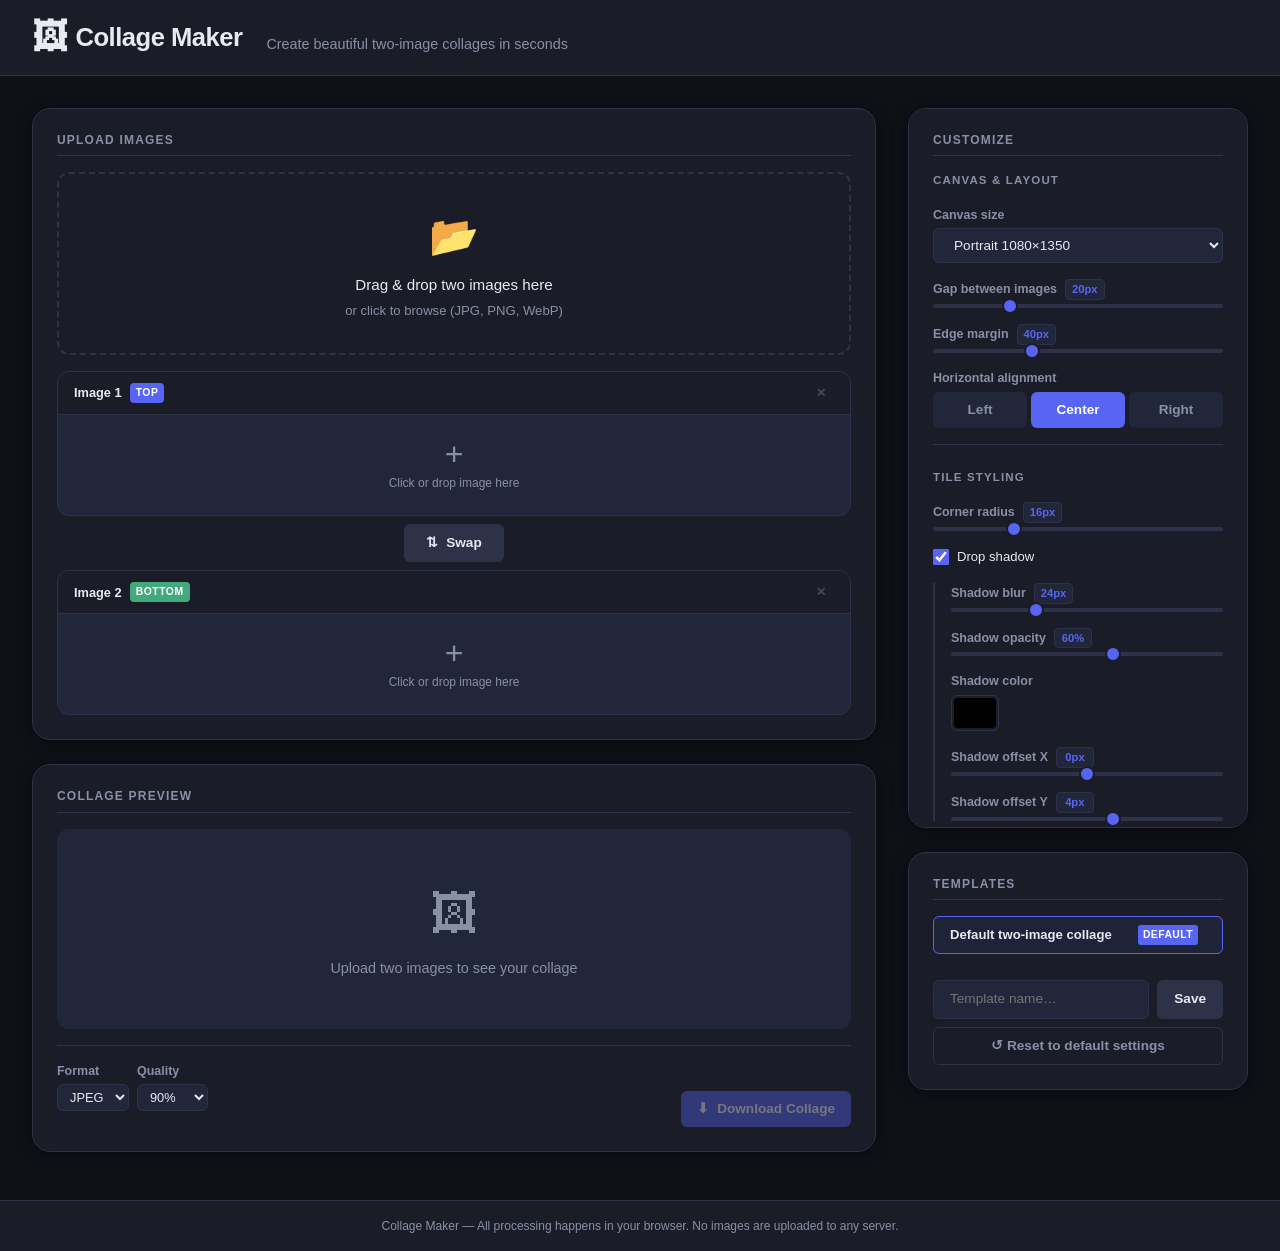
==== index.html @ 9e9b8b48 "fix: address code review feedback (aspect ratio init, coverFit zero guards, alignLeft active class, " ====
<!DOCTYPE html>
<html lang="en">
<head>
  <meta charset="UTF-8" />
  <meta name="viewport" content="width=device-width, initial-scale=1.0" />
  <title>Collage Maker — Two-Image Collage Creator</title>
  <link rel="stylesheet" href="css/styles.css" />
</head>
<body>
  <!-- ===== HEADER ===== -->
  <header class="app-header" role="banner">
    <div class="header-inner">
      <h1 class="app-title">
        <span class="app-title__icon" aria-hidden="true">🖼</span>
        Collage Maker
      </h1>
      <p class="app-subtitle">Create beautiful two-image collages in seconds</p>
    </div>
  </header>

  <!-- ===== MAIN CONTENT ===== -->
  <main class="app-main" role="main">

    <!-- Toast notification container -->
    <div id="toastContainer" class="toast-container" aria-live="polite" aria-atomic="true"></div>

    <div class="workspace">

      <!-- ======================================================
           LEFT COLUMN: Upload + Preview
           ====================================================== -->
      <section class="workspace__left" aria-label="Image upload and preview">

        <!-- Upload panel -->
        <div class="panel upload-panel">
          <h2 class="panel__title">Upload Images</h2>

          <!-- Drop zone -->
          <div
            id="dropZone"
            class="drop-zone"
            role="button"
            tabindex="0"
            aria-label="Drop image files here, or click to browse"
          >
            <div class="drop-zone__icon" aria-hidden="true">📂</div>
            <p class="drop-zone__text">
              Drag &amp; drop two images here<br />
              <span class="drop-zone__sub">or click to browse (JPG, PNG, WebP)</span>
            </p>
            <input
              type="file"
              id="fileInput"
              class="drop-zone__input"
              accept="image/jpeg,image/png,image/webp"
              multiple
              aria-label="Upload image files"
            />
          </div>

          <!-- Image slot cards -->
          <div class="image-slots">
            <!-- Image 1 -->
            <div class="image-slot" id="slot1">
              <div class="image-slot__header">
                <span class="image-slot__label">Image 1 <span class="image-slot__badge">TOP</span></span>
                <div class="image-slot__actions">
                  <button class="btn btn--icon" id="clearImg1" title="Remove image 1" aria-label="Remove image 1" disabled>✕</button>
                </div>
              </div>
              <div
                class="image-slot__preview"
                id="preview1"
                role="button"
                tabindex="0"
                aria-label="Click to upload image 1"
              >
                <span class="image-slot__placeholder" aria-hidden="true">+</span>
                <span class="image-slot__placeholder-text">Click or drop image here</span>
                <input
                  type="file"
                  id="fileInput1"
                  class="drop-zone__input"
                  accept="image/jpeg,image/png,image/webp"
                  aria-label="Upload image 1"
                />
              </div>
            </div>

            <!-- Swap button -->
            <div class="swap-container">
              <button class="btn btn--secondary btn--swap" id="swapBtn" aria-label="Swap top and bottom images">
                <span aria-hidden="true">⇅</span> Swap
              </button>
            </div>

            <!-- Image 2 -->
            <div class="image-slot" id="slot2">
              <div class="image-slot__header">
                <span class="image-slot__label">Image 2 <span class="image-slot__badge">BOTTOM</span></span>
                <div class="image-slot__actions">
                  <button class="btn btn--icon" id="clearImg2" title="Remove image 2" aria-label="Remove image 2" disabled>✕</button>
                </div>
              </div>
              <div
                class="image-slot__preview"
                id="preview2"
                role="button"
                tabindex="0"
                aria-label="Click to upload image 2"
              >
                <span class="image-slot__placeholder" aria-hidden="true">+</span>
                <span class="image-slot__placeholder-text">Click or drop image here</span>
                <input
                  type="file"
                  id="fileInput2"
                  class="drop-zone__input"
                  accept="image/jpeg,image/png,image/webp"
                  aria-label="Upload image 2"
                />
              </div>
            </div>
          </div>
        </div>

        <!-- Collage preview panel -->
        <div class="panel preview-panel">
          <h2 class="panel__title">
            Collage Preview
            <span id="previewStatus" class="panel__status" aria-live="polite"></span>
          </h2>
          <div class="preview-canvas-wrap" id="previewWrap">
            <canvas id="collageCanvas" class="collage-canvas" aria-label="Collage preview canvas"></canvas>
            <div class="preview-placeholder" id="previewPlaceholder">
              <span aria-hidden="true">🖼</span>
              <p>Upload two images to see your collage</p>
            </div>
          </div>

          <!-- Export controls -->
          <div class="export-row">
            <div class="form-group form-group--inline">
              <label for="exportFormat" class="form-label">Format</label>
              <select id="exportFormat" class="form-control form-control--sm">
                <option value="image/png">PNG</option>
                <option value="image/jpeg" selected>JPEG</option>
              </select>
            </div>
            <div class="form-group form-group--inline">
              <label for="exportQuality" class="form-label">Quality</label>
              <select id="exportQuality" class="form-control form-control--sm">
                <option value="1">100%</option>
                <option value="0.9" selected>90%</option>
                <option value="0.75">75%</option>
                <option value="0.6">60%</option>
              </select>
            </div>
            <button class="btn btn--primary btn--download" id="downloadBtn" disabled>
              <span aria-hidden="true">⬇</span> Download Collage
            </button>
          </div>
        </div>

      </section>

      <!-- ======================================================
           RIGHT COLUMN: Controls + Templates
           ====================================================== -->
      <section class="workspace__right" aria-label="Customization controls">

        <!-- Controls panel -->
        <div class="panel controls-panel">
          <h2 class="panel__title">Customize</h2>

          <!-- Canvas & layout -->
          <fieldset class="control-group">
            <legend class="control-group__title">Canvas &amp; Layout</legend>

            <div class="form-group">
              <label for="canvasPreset" class="form-label">Canvas size</label>
              <select id="canvasPreset" class="form-control">
                <option value="1080x1350">Portrait 1080×1350</option>
                <option value="1080x1080">Square 1080×1080</option>
                <option value="1920x1080">Landscape 1920×1080</option>
                <option value="custom">Custom…</option>
              </select>
            </div>

            <div class="form-group form-group--row" id="customSizeRow" style="display:none">
              <div class="form-group">
                <label for="canvasWidth" class="form-label">Width (px)</label>
                <input type="number" id="canvasWidth" class="form-control form-control--sm" value="1080" min="100" max="8000" />
              </div>
              <div class="form-group">
                <label for="canvasHeight" class="form-label">Height (px)</label>
                <input type="number" id="canvasHeight" class="form-control form-control--sm" value="1350" min="100" max="8000" />
              </div>
              <div class="form-group form-group--checkbox">
                <label class="checkbox-label">
                  <input type="checkbox" id="lockAspect" checked />
                  <span>Lock ratio</span>
                </label>
              </div>
            </div>

            <div class="form-group">
              <label for="gapSize" class="form-label">
                Gap between images
                <span class="value-badge" id="gapSizeVal">20px</span>
              </label>
              <input type="range" id="gapSize" class="form-range" min="0" max="80" value="20" />
            </div>

            <div class="form-group">
              <label for="margin" class="form-label">
                Edge margin
                <span class="value-badge" id="marginVal">40px</span>
              </label>
              <input type="range" id="margin" class="form-range" min="0" max="120" value="40" />
            </div>

            <div class="form-group">
              <label for="hAlign" class="form-label">Horizontal alignment</label>
              <div class="btn-group" role="group" aria-label="Horizontal alignment">
                <button class="btn btn--option" data-align="left" id="alignLeft" aria-pressed="false">Left</button>
                <button class="btn btn--option active" data-align="center" id="alignCenter" aria-pressed="true">Center</button>
                <button class="btn btn--option" data-align="right" id="alignRight" aria-pressed="false">Right</button>
              </div>
            </div>
          </fieldset>

          <!-- Tile styling -->
          <fieldset class="control-group">
            <legend class="control-group__title">Tile Styling</legend>

            <div class="form-group">
              <label for="cornerRadius" class="form-label">
                Corner radius
                <span class="value-badge" id="cornerRadiusVal">16px</span>
              </label>
              <input type="range" id="cornerRadius" class="form-range" min="0" max="60" value="16" />
            </div>

            <div class="form-group form-group--checkbox">
              <label class="checkbox-label">
                <input type="checkbox" id="shadowEnabled" checked />
                <span>Drop shadow</span>
              </label>
            </div>

            <div id="shadowControls" class="control-subgroup">
              <div class="form-group">
                <label for="shadowBlur" class="form-label">
                  Shadow blur
                  <span class="value-badge" id="shadowBlurVal">24px</span>
                </label>
                <input type="range" id="shadowBlur" class="form-range" min="0" max="80" value="24" />
              </div>
              <div class="form-group">
                <label for="shadowOpacity" class="form-label">
                  Shadow opacity
                  <span class="value-badge" id="shadowOpacityVal">60%</span>
                </label>
                <input type="range" id="shadowOpacity" class="form-range" min="0" max="100" value="60" />
              </div>
              <div class="form-group">
                <label for="shadowColor" class="form-label">Shadow color</label>
                <input type="color" id="shadowColor" class="form-color" value="#000000" />
              </div>
              <div class="form-group">
                <label for="shadowOffsetX" class="form-label">
                  Shadow offset X
                  <span class="value-badge" id="shadowOffsetXVal">0px</span>
                </label>
                <input type="range" id="shadowOffsetX" class="form-range" min="-20" max="20" value="0" />
              </div>
              <div class="form-group">
                <label for="shadowOffsetY" class="form-label">
                  Shadow offset Y
                  <span class="value-badge" id="shadowOffsetYVal">4px</span>
                </label>
                <input type="range" id="shadowOffsetY" class="form-range" min="-20" max="20" value="4" />
              </div>
            </div>
          </fieldset>

          <!-- Background -->
          <fieldset class="control-group">
            <legend class="control-group__title">Background</legend>

            <div class="form-group">
              <label for="bgSource" class="form-label">Background source</label>
              <select id="bgSource" class="form-control">
                <option value="image1">Image 1</option>
                <option value="image2">Image 2</option>
                <option value="color">Solid color</option>
                <option value="none">None (transparent)</option>
              </select>
            </div>

            <div id="bgImageControls">
              <div class="form-group">
                <label for="bgBlur" class="form-label">
                  Background blur
                  <span class="value-badge" id="bgBlurVal">20px</span>
                </label>
                <input type="range" id="bgBlur" class="form-range" min="0" max="60" value="20" />
              </div>
              <div class="form-group">
                <label for="bgDarken" class="form-label">
                  Background darken
                  <span class="value-badge" id="bgDarkenVal">30%</span>
                </label>
                <input type="range" id="bgDarken" class="form-range" min="0" max="90" value="30" />
              </div>
            </div>

            <div id="bgColorControl" style="display:none">
              <div class="form-group">
                <label for="bgColor" class="form-label">Background color</label>
                <input type="color" id="bgColor" class="form-color" value="#1a1a2e" />
              </div>
            </div>
          </fieldset>
        </div>

        <!-- Templates panel -->
        <div class="panel templates-panel">
          <h2 class="panel__title">Templates</h2>

          <!-- Template list -->
          <div id="templateList" class="template-list" role="list" aria-label="Saved templates">
            <!-- populated by JS -->
          </div>

          <!-- Save new template -->
          <div class="save-template-row">
            <input
              type="text"
              id="templateName"
              class="form-control"
              placeholder="Template name…"
              maxlength="40"
              aria-label="Template name"
            />
            <button class="btn btn--secondary" id="saveTemplateBtn">Save</button>
          </div>

          <!-- Reset to default -->
          <button class="btn btn--ghost btn--full" id="resetDefaultBtn">
            ↺ Reset to default settings
          </button>
        </div>

      </section>
    </div><!-- /workspace -->
  </main>

  <!-- ===== FOOTER ===== -->
  <footer class="app-footer" role="contentinfo">
    <p>Collage Maker — All processing happens in your browser. No images are uploaded to any server.</p>
  </footer>

  <!-- Scripts -->
  <script src="js/collageRenderer.js"></script>
  <script src="js/templateManager.js"></script>
  <script src="js/app.js"></script>
</body>
</html>
---- css/styles.css ----
/* ============================================================
   Collage Maker — Main Stylesheet
   Design system: CSS custom properties → components → layout
   ============================================================ */

/* ── Reset & Base ─────────────────────────────────────────── */
*, *::before, *::after {
  box-sizing: border-box;
  margin: 0;
  padding: 0;
}

html {
  font-size: 16px;
  -webkit-text-size-adjust: 100%;
  scroll-behavior: smooth;
}

body {
  font-family: -apple-system, BlinkMacSystemFont, "Segoe UI", Roboto, "Helvetica Neue", Arial, sans-serif;
  background: var(--color-bg);
  color: var(--color-text);
  line-height: 1.5;
  min-height: 100vh;
  display: flex;
  flex-direction: column;
}

img { max-width: 100%; display: block; }
button, input, select, textarea { font: inherit; }
fieldset { border: none; }

/* ── Design Tokens ────────────────────────────────────────── */
:root {
  /* Colours */
  --color-bg:           #0f1117;
  --color-surface:      #1a1d27;
  --color-surface-2:    #22263a;
  --color-border:       #2e3248;
  --color-border-focus: #5865f2;
  --color-text:         #e8eaf0;
  --color-text-muted:   #8a8fa8;
  --color-primary:      #5865f2;
  --color-primary-hover:#6b78ff;
  --color-secondary:    #2e3248;
  --color-secondary-hover:#3a3f5c;
  --color-danger:       #e05c5c;
  --color-success:      #43a047;
  --color-badge-top:    #5865f2;
  --color-badge-bottom: #43a97c;

  /* Spacing */
  --space-xs:  4px;
  --space-sm:  8px;
  --space-md:  16px;
  --space-lg:  24px;
  --space-xl:  32px;
  --space-2xl: 48px;

  /* Borders */
  --radius-sm:  6px;
  --radius-md:  12px;
  --radius-lg:  18px;

  /* Shadows */
  --shadow-panel: 0 2px 16px rgba(0,0,0,.45);
  --shadow-card:  0 4px 24px rgba(0,0,0,.55);

  /* Animation */
  --transition: 0.18s ease;
}

/* ── Typography ───────────────────────────────────────────── */
h1, h2, h3 { font-weight: 700; letter-spacing: -0.02em; line-height: 1.2; }
h1 { font-size: clamp(1.5rem, 3vw, 2rem); }
h2 { font-size: 1rem; text-transform: uppercase; letter-spacing: 0.08em; color: var(--color-text-muted); }

/* ── Header ───────────────────────────────────────────────── */
.app-header {
  background: var(--color-surface);
  border-bottom: 1px solid var(--color-border);
  padding: var(--space-md) var(--space-xl);
}
.header-inner {
  max-width: 1400px;
  margin: 0 auto;
  display: flex;
  align-items: baseline;
  gap: var(--space-lg);
  flex-wrap: wrap;
}
.app-title {
  color: var(--color-text);
  display: flex;
  align-items: center;
  gap: var(--space-sm);
  font-size: clamp(1.25rem, 2.5vw, 1.6rem);
}
.app-title__icon { font-size: 1.4em; }
.app-subtitle {
  color: var(--color-text-muted);
  font-size: 0.9rem;
  margin-top: 0;
}

/* ── Main Layout ──────────────────────────────────────────── */
.app-main {
  flex: 1;
  padding: var(--space-xl) var(--space-xl) var(--space-2xl);
  max-width: 1400px;
  margin: 0 auto;
  width: 100%;
}

.workspace {
  display: grid;
  grid-template-columns: 1fr 340px;
  gap: var(--space-xl);
  align-items: start;
}

.workspace__left,
.workspace__right {
  display: flex;
  flex-direction: column;
  gap: var(--space-lg);
}

/* ── Panel ────────────────────────────────────────────────── */
.panel {
  background: var(--color-surface);
  border: 1px solid var(--color-border);
  border-radius: var(--radius-lg);
  padding: var(--space-lg);
  box-shadow: var(--shadow-panel);
}
.panel__title {
  display: flex;
  align-items: center;
  gap: var(--space-sm);
  margin-bottom: var(--space-md);
  padding-bottom: var(--space-sm);
  border-bottom: 1px solid var(--color-border);
  font-size: 0.75rem;
  font-weight: 700;
  text-transform: uppercase;
  letter-spacing: 0.1em;
  color: var(--color-text-muted);
}
.panel__status {
  margin-left: auto;
  font-size: 0.7rem;
  font-weight: 400;
  text-transform: none;
  letter-spacing: 0;
  color: var(--color-primary);
}

/* ── Drop Zone ────────────────────────────────────────────── */
.drop-zone {
  position: relative;
  border: 2px dashed var(--color-border);
  border-radius: var(--radius-md);
  padding: var(--space-xl) var(--space-lg);
  text-align: center;
  cursor: pointer;
  transition: border-color var(--transition), background var(--transition);
  outline: none;
}
.drop-zone:hover,
.drop-zone:focus {
  border-color: var(--color-primary);
  background: rgba(88, 101, 242, 0.06);
}
.drop-zone.drag-over {
  border-color: var(--color-primary);
  background: rgba(88, 101, 242, 0.12);
  transform: scale(1.01);
}
.drop-zone__icon { font-size: 2.5rem; margin-bottom: var(--space-sm); }
.drop-zone__text { color: var(--color-text); font-size: 0.95rem; }
.drop-zone__sub  { color: var(--color-text-muted); font-size: 0.82rem; margin-top: var(--space-xs); display: block; }
.drop-zone__input {
  position: absolute;
  inset: 0;
  opacity: 0;
  cursor: pointer;
  width: 100%;
  height: 100%;
}

/* ── Image Slots ──────────────────────────────────────────── */
.image-slots {
  display: flex;
  flex-direction: column;
  gap: 0;
  margin-top: var(--space-md);
}
.image-slot {
  border: 1px solid var(--color-border);
  border-radius: var(--radius-md);
  overflow: hidden;
  background: var(--color-surface-2);
  transition: border-color var(--transition);
}
.image-slot.has-image { border-color: var(--color-primary); }
.image-slot__header {
  display: flex;
  align-items: center;
  justify-content: space-between;
  padding: var(--space-sm) var(--space-md);
  background: var(--color-surface);
  border-bottom: 1px solid var(--color-border);
}
.image-slot__label {
  font-size: 0.8rem;
  font-weight: 600;
  color: var(--color-text);
  display: flex;
  align-items: center;
  gap: var(--space-sm);
}
.image-slot__badge {
  font-size: 0.65rem;
  font-weight: 700;
  padding: 2px 6px;
  border-radius: 4px;
  letter-spacing: 0.05em;
}
#slot1 .image-slot__badge { background: var(--color-badge-top); color: #fff; }
#slot2 .image-slot__badge { background: var(--color-badge-bottom); color: #fff; }

.image-slot__preview {
  position: relative;
  min-height: 100px;
  display: flex;
  flex-direction: column;
  align-items: center;
  justify-content: center;
  cursor: pointer;
  outline: none;
  padding: var(--space-sm);
}
.image-slot__preview:hover,
.image-slot__preview:focus { background: rgba(88,101,242,0.05); }
.image-slot__preview img {
  max-height: 180px;
  border-radius: var(--radius-sm);
  object-fit: cover;
  width: 100%;
  display: block;
}
.image-slot__placeholder {
  font-size: 2rem;
  color: var(--color-text-muted);
  line-height: 1;
}
.image-slot__placeholder-text {
  font-size: 0.75rem;
  color: var(--color-text-muted);
  margin-top: var(--space-xs);
}
.image-slot__preview .drop-zone__input {
  position: absolute;
  inset: 0;
  opacity: 0;
  cursor: pointer;
}

.swap-container {
  display: flex;
  justify-content: center;
  padding: var(--space-sm) 0;
}

/* ── Preview canvas ───────────────────────────────────────── */
.preview-panel { }
.preview-canvas-wrap {
  position: relative;
  width: 100%;
  min-height: 200px;
  border-radius: var(--radius-md);
  overflow: hidden;
  background: var(--color-surface-2);
  display: flex;
  align-items: center;
  justify-content: center;
}
.collage-canvas {
  display: none;
  max-width: 100%;
  max-height: 500px;
  border-radius: var(--radius-md);
  box-shadow: var(--shadow-card);
  width: auto;
  height: auto;
}
.collage-canvas.visible { display: block; }
.preview-placeholder {
  display: flex;
  flex-direction: column;
  align-items: center;
  gap: var(--space-sm);
  color: var(--color-text-muted);
  font-size: 0.9rem;
  padding: var(--space-2xl);
  text-align: center;
}
.preview-placeholder span { font-size: 3rem; }
.preview-placeholder.hidden { display: none; }

.export-row {
  display: flex;
  align-items: flex-end;
  gap: var(--space-sm);
  flex-wrap: wrap;
  margin-top: var(--space-md);
  padding-top: var(--space-md);
  border-top: 1px solid var(--color-border);
}
.export-row .form-group--inline {
  display: flex;
  flex-direction: column;
  gap: 4px;
}
.btn--download {
  margin-left: auto;
}

/* ── Controls panel ───────────────────────────────────────── */
.controls-panel { overflow-y: auto; max-height: calc(100vh - 180px); }

.control-group {
  margin-bottom: var(--space-lg);
  padding-bottom: var(--space-md);
  border-bottom: 1px solid var(--color-border);
}
.control-group:last-child { border-bottom: none; margin-bottom: 0; }
.control-group__title {
  display: block;
  font-size: 0.72rem;
  font-weight: 700;
  text-transform: uppercase;
  letter-spacing: 0.1em;
  color: var(--color-text-muted);
  margin-bottom: var(--space-md);
}
.control-subgroup {
  padding-left: var(--space-md);
  border-left: 2px solid var(--color-border);
  margin-top: var(--space-sm);
}

/* ── Form elements ────────────────────────────────────────── */
.form-group {
  display: flex;
  flex-direction: column;
  gap: var(--space-xs);
  margin-bottom: var(--space-md);
}
.form-group:last-child { margin-bottom: 0; }
.form-group--row {
  flex-direction: row;
  gap: var(--space-sm);
  align-items: flex-end;
}
.form-group--row .form-group { flex: 1; }
.form-group--checkbox { flex-direction: row; align-items: center; gap: var(--space-sm); }
.form-group--inline { display: inline-flex; }

.form-label {
  font-size: 0.78rem;
  font-weight: 600;
  color: var(--color-text-muted);
  display: flex;
  align-items: center;
  gap: var(--space-sm);
}

.form-control {
  background: var(--color-surface-2);
  border: 1px solid var(--color-border);
  border-radius: var(--radius-sm);
  color: var(--color-text);
  padding: var(--space-sm) var(--space-md);
  font-size: 0.85rem;
  transition: border-color var(--transition), box-shadow var(--transition);
  outline: none;
  width: 100%;
}
.form-control:focus {
  border-color: var(--color-border-focus);
  box-shadow: 0 0 0 2px rgba(88,101,242,.25);
}
.form-control--sm { padding: var(--space-xs) var(--space-sm); font-size: 0.8rem; }

.form-range {
  -webkit-appearance: none;
  appearance: none;
  width: 100%;
  height: 4px;
  border-radius: 2px;
  background: var(--color-border);
  outline: none;
  cursor: pointer;
  transition: background var(--transition);
}
.form-range::-webkit-slider-thumb {
  -webkit-appearance: none;
  width: 16px;
  height: 16px;
  border-radius: 50%;
  background: var(--color-primary);
  border: 2px solid var(--color-surface);
  cursor: pointer;
  transition: transform var(--transition), box-shadow var(--transition);
}
.form-range::-webkit-slider-thumb:hover {
  transform: scale(1.2);
  box-shadow: 0 0 0 4px rgba(88,101,242,.25);
}
.form-range::-moz-range-thumb {
  width: 16px;
  height: 16px;
  border-radius: 50%;
  background: var(--color-primary);
  border: 2px solid var(--color-surface);
  cursor: pointer;
}
.form-range:focus::-webkit-slider-thumb {
  box-shadow: 0 0 0 4px rgba(88,101,242,.3);
}

.form-color {
  -webkit-appearance: none;
  width: 48px;
  height: 36px;
  border: 1px solid var(--color-border);
  border-radius: var(--radius-sm);
  padding: 2px;
  background: transparent;
  cursor: pointer;
}
.form-color::-webkit-color-swatch-wrapper { padding: 0; }
.form-color::-webkit-color-swatch { border: none; border-radius: 4px; }

.value-badge {
  background: var(--color-surface-2);
  color: var(--color-primary);
  font-size: 0.7rem;
  font-weight: 700;
  padding: 1px 6px;
  border-radius: 4px;
  min-width: 38px;
  text-align: center;
  border: 1px solid var(--color-border);
}

.checkbox-label {
  display: flex;
  align-items: center;
  gap: var(--space-sm);
  cursor: pointer;
  font-size: 0.82rem;
  color: var(--color-text);
  user-select: none;
}
.checkbox-label input[type="checkbox"] {
  width: 16px;
  height: 16px;
  accent-color: var(--color-primary);
  cursor: pointer;
}

/* Alignment button group */
.btn-group {
  display: flex;
  gap: var(--space-xs);
}
.btn--option {
  flex: 1;
  background: var(--color-surface-2);
  border: 1px solid var(--color-border);
  border-radius: var(--radius-sm);
  color: var(--color-text-muted);
  padding: var(--space-xs) var(--space-sm);
  font-size: 0.78rem;
  cursor: pointer;
  transition: background var(--transition), color var(--transition), border-color var(--transition);
}
.btn--option:hover { background: var(--color-secondary-hover); color: var(--color-text); }
.btn--option.active {
  background: var(--color-primary);
  border-color: var(--color-primary);
  color: #fff;
  font-weight: 600;
}

/* ── Buttons ──────────────────────────────────────────────── */
.btn {
  display: inline-flex;
  align-items: center;
  justify-content: center;
  gap: var(--space-sm);
  border: none;
  border-radius: var(--radius-sm);
  padding: var(--space-sm) var(--space-md);
  font-size: 0.85rem;
  font-weight: 600;
  cursor: pointer;
  transition: background var(--transition), opacity var(--transition), transform var(--transition);
  outline: none;
}
.btn:focus-visible { box-shadow: 0 0 0 3px rgba(88,101,242,.4); }
.btn:active { transform: scale(0.97); }
.btn:disabled { opacity: 0.4; cursor: not-allowed; transform: none; }

.btn--primary {
  background: var(--color-primary);
  color: #fff;
}
.btn--primary:hover:not(:disabled) { background: var(--color-primary-hover); }

.btn--secondary {
  background: var(--color-secondary);
  color: var(--color-text);
  border: 1px solid var(--color-border);
}
.btn--secondary:hover:not(:disabled) { background: var(--color-secondary-hover); }

.btn--ghost {
  background: transparent;
  color: var(--color-text-muted);
  border: 1px solid var(--color-border);
}
.btn--ghost:hover:not(:disabled) { background: var(--color-surface-2); color: var(--color-text); }

.btn--icon {
  background: transparent;
  color: var(--color-text-muted);
  padding: 4px 8px;
  font-size: 0.75rem;
  border-radius: 4px;
  border: none;
}
.btn--icon:hover:not(:disabled) { background: rgba(224,92,92,.15); color: var(--color-danger); }

.btn--swap {
  min-width: 100px;
}
.btn--full { width: 100%; }

/* ── Templates panel ──────────────────────────────────────── */
.template-list {
  display: flex;
  flex-direction: column;
  gap: var(--space-sm);
  margin-bottom: var(--space-md);
  min-height: 48px;
}
.template-item {
  display: flex;
  align-items: center;
  gap: var(--space-sm);
  background: var(--color-surface-2);
  border: 1px solid var(--color-border);
  border-radius: var(--radius-sm);
  padding: var(--space-sm) var(--space-md);
  transition: border-color var(--transition), background var(--transition);
}
.template-item:hover { border-color: var(--color-primary); }
.template-item.is-active {
  border-color: var(--color-primary);
  background: rgba(88,101,242,.08);
}
.template-item__name {
  flex: 1;
  font-size: 0.82rem;
  font-weight: 600;
  color: var(--color-text);
  white-space: nowrap;
  overflow: hidden;
  text-overflow: ellipsis;
  cursor: pointer;
}
.template-item__default {
  font-size: 0.65rem;
  font-weight: 700;
  background: var(--color-primary);
  color: #fff;
  padding: 2px 5px;
  border-radius: 3px;
  letter-spacing: 0.04em;
}
.template-item__actions {
  display: flex;
  gap: 4px;
  flex-shrink: 0;
}
.template-item__btn {
  background: transparent;
  border: none;
  color: var(--color-text-muted);
  font-size: 0.7rem;
  cursor: pointer;
  padding: 2px 5px;
  border-radius: 3px;
  transition: background var(--transition), color var(--transition);
  line-height: 1;
}
.template-item__btn:hover { background: var(--color-surface); color: var(--color-text); }
.template-item__btn--delete:hover { background: rgba(224,92,92,.15); color: var(--color-danger); }

.save-template-row {
  display: flex;
  gap: var(--space-sm);
  margin-bottom: var(--space-sm);
}
.save-template-row .form-control { flex: 1; }

/* ── Toast notifications ──────────────────────────────────── */
.toast-container {
  position: fixed;
  bottom: var(--space-xl);
  right: var(--space-xl);
  z-index: 9999;
  display: flex;
  flex-direction: column-reverse;
  gap: var(--space-sm);
  pointer-events: none;
}
.toast {
  background: var(--color-surface);
  border: 1px solid var(--color-border);
  border-radius: var(--radius-md);
  padding: var(--space-sm) var(--space-lg);
  font-size: 0.85rem;
  color: var(--color-text);
  box-shadow: var(--shadow-card);
  display: flex;
  align-items: center;
  gap: var(--space-sm);
  animation: toastIn 0.22s ease both;
  pointer-events: all;
  max-width: 340px;
}
.toast--success { border-left: 3px solid var(--color-success); }
.toast--error   { border-left: 3px solid var(--color-danger); }
.toast--info    { border-left: 3px solid var(--color-primary); }
.toast.fade-out { animation: toastOut 0.28s ease both; }

@keyframes toastIn  { from { opacity: 0; transform: translateY(12px); } to { opacity: 1; transform: none; } }
@keyframes toastOut { from { opacity: 1; transform: none; } to { opacity: 0; transform: translateY(12px); } }

/* ── Loading spinner ──────────────────────────────────────── */
.spinner {
  width: 20px;
  height: 20px;
  border: 2px solid rgba(255,255,255,.2);
  border-top-color: #fff;
  border-radius: 50%;
  animation: spin 0.7s linear infinite;
  display: inline-block;
}
@keyframes spin { to { transform: rotate(360deg); } }

/* ── Footer ───────────────────────────────────────────────── */
.app-footer {
  padding: var(--space-md) var(--space-xl);
  text-align: center;
  font-size: 0.75rem;
  color: var(--color-text-muted);
  border-top: 1px solid var(--color-border);
  background: var(--color-surface);
}

/* ── Scrollbar (Webkit) ───────────────────────────────────── */
::-webkit-scrollbar { width: 6px; height: 6px; }
::-webkit-scrollbar-track { background: var(--color-bg); }
::-webkit-scrollbar-thumb { background: var(--color-border); border-radius: 3px; }
::-webkit-scrollbar-thumb:hover { background: var(--color-text-muted); }

/* ── Responsive ───────────────────────────────────────────── */
@media (max-width: 900px) {
  .workspace {
    grid-template-columns: 1fr;
  }
  .workspace__right { order: -1; }
  .controls-panel { max-height: none; }
  .app-main { padding: var(--space-md); }
}

@media (max-width: 600px) {
  .header-inner { flex-direction: column; gap: var(--space-xs); }
  .export-row { flex-direction: column; }
  .btn--download { margin-left: 0; width: 100%; }
  .toast-container { right: var(--space-md); left: var(--space-md); bottom: var(--space-md); }
  .toast { max-width: 100%; }
}
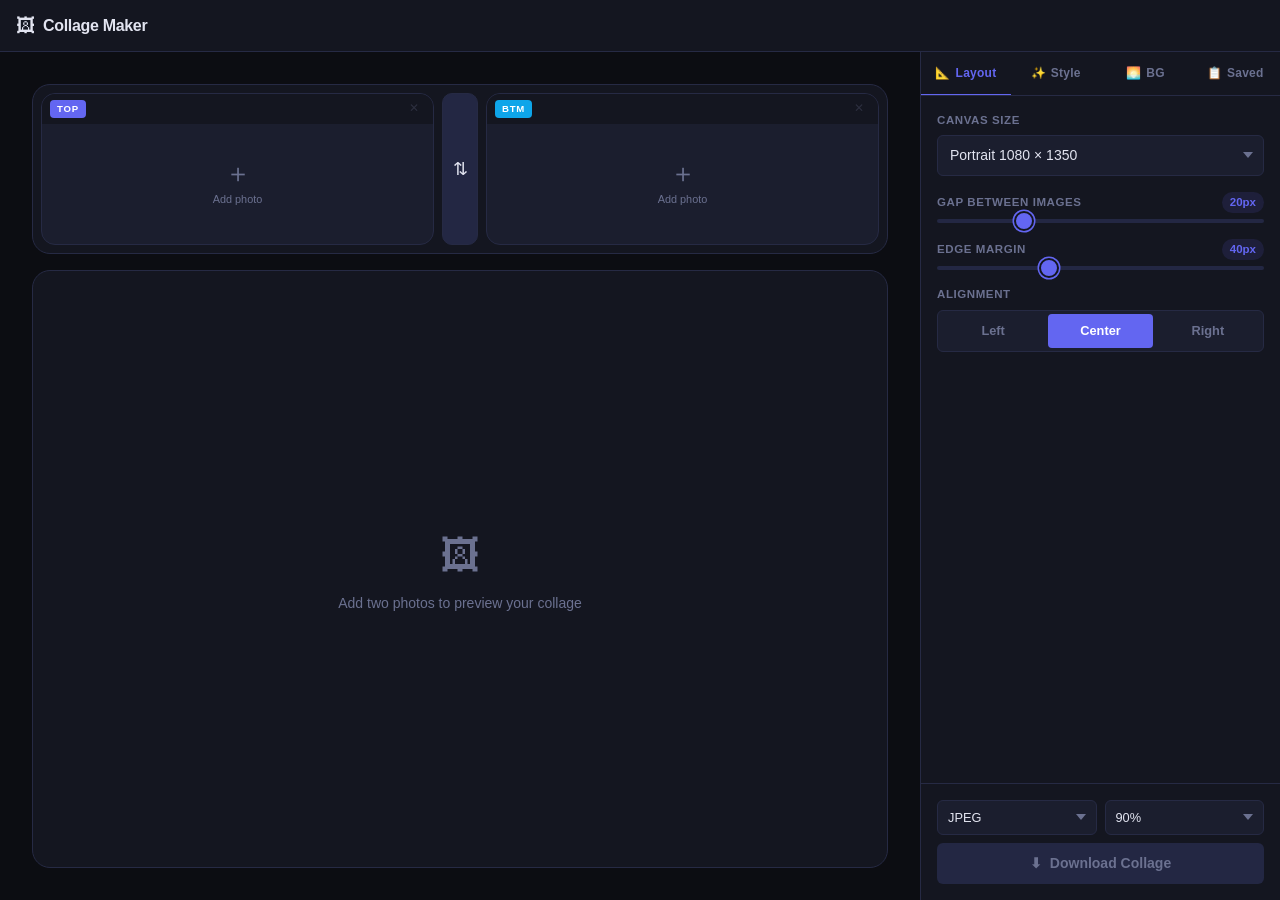
==== commit d379e7cc: "Redesign UI: mobile-first app layout with tabbed sidebar - Complete HTML restructure: upload strip +" ====
--- a/index.html
+++ b/index.html
@@ -3,365 +3,298 @@
 <head>
   <meta charset="UTF-8" />
   <meta name="viewport" content="width=device-width, initial-scale=1.0" />
-  <title>Collage Maker — Two-Image Collage Creator</title>
+  <title>Collage Maker</title>
   <link rel="stylesheet" href="css/styles.css" />
 </head>
 <body>
-  <!-- ===== HEADER ===== -->
-  <header class="app-header" role="banner">
-    <div class="header-inner">
-      <h1 class="app-title">
-        <span class="app-title__icon" aria-hidden="true">🖼</span>
-        Collage Maker
-      </h1>
-      <p class="app-subtitle">Create beautiful two-image collages in seconds</p>
+
+  <div id="toastContainer" class="toast-container" aria-live="polite" aria-atomic="true"></div>
+
+  <!-- ── Header ── -->
+  <header class="app-header">
+    <div class="brand">
+      <span class="brand-icon" aria-hidden="true">🖼</span>
+      <span class="brand-name">Collage Maker</span>
     </div>
+    <span id="previewStatus" class="render-badge" aria-live="polite"></span>
   </header>
 
-  <!-- ===== MAIN CONTENT ===== -->
-  <main class="app-main" role="main">
-
-    <!-- Toast notification container -->
-    <div id="toastContainer" class="toast-container" aria-live="polite" aria-atomic="true"></div>
-
-    <div class="workspace">
-
-      <!-- ======================================================
-           LEFT COLUMN: Upload + Preview
-           ====================================================== -->
-      <section class="workspace__left" aria-label="Image upload and preview">
-
-        <!-- Upload panel -->
-        <div class="panel upload-panel">
-          <h2 class="panel__title">Upload Images</h2>
-
-          <!-- Drop zone -->
-          <div
-            id="dropZone"
-            class="drop-zone"
-            role="button"
-            tabindex="0"
-            aria-label="Drop image files here, or click to browse"
-          >
-            <div class="drop-zone__icon" aria-hidden="true">📂</div>
-            <p class="drop-zone__text">
-              Drag &amp; drop two images here<br />
-              <span class="drop-zone__sub">or click to browse (JPG, PNG, WebP)</span>
-            </p>
-            <input
-              type="file"
-              id="fileInput"
-              class="drop-zone__input"
-              accept="image/jpeg,image/png,image/webp"
-              multiple
-              aria-label="Upload image files"
-            />
-          </div>
-
-          <!-- Image slot cards -->
-          <div class="image-slots">
-            <!-- Image 1 -->
-            <div class="image-slot" id="slot1">
-              <div class="image-slot__header">
-                <span class="image-slot__label">Image 1 <span class="image-slot__badge">TOP</span></span>
-                <div class="image-slot__actions">
-                  <button class="btn btn--icon" id="clearImg1" title="Remove image 1" aria-label="Remove image 1" disabled>✕</button>
-                </div>
-              </div>
-              <div
-                class="image-slot__preview"
-                id="preview1"
-                role="button"
-                tabindex="0"
-                aria-label="Click to upload image 1"
-              >
-                <span class="image-slot__placeholder" aria-hidden="true">+</span>
-                <span class="image-slot__placeholder-text">Click or drop image here</span>
-                <input
-                  type="file"
-                  id="fileInput1"
-                  class="drop-zone__input"
-                  accept="image/jpeg,image/png,image/webp"
-                  aria-label="Upload image 1"
-                />
-              </div>
-            </div>
-
-            <!-- Swap button -->
-            <div class="swap-container">
-              <button class="btn btn--secondary btn--swap" id="swapBtn" aria-label="Swap top and bottom images">
-                <span aria-hidden="true">⇅</span> Swap
-              </button>
-            </div>
-
-            <!-- Image 2 -->
-            <div class="image-slot" id="slot2">
-              <div class="image-slot__header">
-                <span class="image-slot__label">Image 2 <span class="image-slot__badge">BOTTOM</span></span>
-                <div class="image-slot__actions">
-                  <button class="btn btn--icon" id="clearImg2" title="Remove image 2" aria-label="Remove image 2" disabled>✕</button>
-                </div>
-              </div>
-              <div
-                class="image-slot__preview"
-                id="preview2"
-                role="button"
-                tabindex="0"
-                aria-label="Click to upload image 2"
-              >
-                <span class="image-slot__placeholder" aria-hidden="true">+</span>
-                <span class="image-slot__placeholder-text">Click or drop image here</span>
-                <input
-                  type="file"
-                  id="fileInput2"
-                  class="drop-zone__input"
-                  accept="image/jpeg,image/png,image/webp"
-                  aria-label="Upload image 2"
-                />
-              </div>
-            </div>
+  <!-- ── App shell: main + sidebar ── -->
+  <div class="app-shell">
+
+    <!-- LEFT: upload strip + canvas -->
+    <div class="app-main">
+
+      <!-- Image upload strip (also the global drop zone) -->
+      <div class="upload-strip" id="dropZone" role="region"
+           tabindex="0" aria-label="Image upload — drag photos here or use the slots below">
+        <input type="file" id="fileInput" class="u-hidden-file"
+               accept="image/jpeg,image/png,image/webp" multiple
+               aria-label="Upload images" />
+
+        <!-- Slot 1 -->
+        <div class="img-slot" id="slot1">
+          <div class="img-slot__header">
+            <span class="slot-tag slot-tag--top">TOP</span>
+            <button class="slot-clear" id="clearImg1" aria-label="Remove image 1" disabled>✕</button>
+          </div>
+          <div class="img-slot__body" id="preview1"
+               role="button" tabindex="0" aria-label="Upload image 1">
+            <span class="slot-plus" aria-hidden="true">＋</span>
+            <span class="slot-hint">Add photo</span>
+            <input type="file" id="fileInput1" class="slot-file-input"
+                   accept="image/jpeg,image/png,image/webp" aria-label="Upload image 1" />
           </div>
         </div>
 
-        <!-- Collage preview panel -->
-        <div class="panel preview-panel">
-          <h2 class="panel__title">
-            Collage Preview
-            <span id="previewStatus" class="panel__status" aria-live="polite"></span>
-          </h2>
-          <div class="preview-canvas-wrap" id="previewWrap">
-            <canvas id="collageCanvas" class="collage-canvas" aria-label="Collage preview canvas"></canvas>
-            <div class="preview-placeholder" id="previewPlaceholder">
-              <span aria-hidden="true">🖼</span>
-              <p>Upload two images to see your collage</p>
-            </div>
-          </div>
-
-          <!-- Export controls -->
-          <div class="export-row">
-            <div class="form-group form-group--inline">
-              <label for="exportFormat" class="form-label">Format</label>
-              <select id="exportFormat" class="form-control form-control--sm">
-                <option value="image/png">PNG</option>
-                <option value="image/jpeg" selected>JPEG</option>
-              </select>
-            </div>
-            <div class="form-group form-group--inline">
-              <label for="exportQuality" class="form-label">Quality</label>
-              <select id="exportQuality" class="form-control form-control--sm">
-                <option value="1">100%</option>
-                <option value="0.9" selected>90%</option>
-                <option value="0.75">75%</option>
-                <option value="0.6">60%</option>
-              </select>
-            </div>
-            <button class="btn btn--primary btn--download" id="downloadBtn" disabled>
-              <span aria-hidden="true">⬇</span> Download Collage
-            </button>
+        <!-- Swap -->
+        <button class="swap-btn" id="swapBtn" aria-label="Swap top and bottom images">⇅</button>
+
+        <!-- Slot 2 -->
+        <div class="img-slot" id="slot2">
+          <div class="img-slot__header">
+            <span class="slot-tag slot-tag--btm">BTM</span>
+            <button class="slot-clear" id="clearImg2" aria-label="Remove image 2" disabled>✕</button>
+          </div>
+          <div class="img-slot__body" id="preview2"
+               role="button" tabindex="0" aria-label="Upload image 2">
+            <span class="slot-plus" aria-hidden="true">＋</span>
+            <span class="slot-hint">Add photo</span>
+            <input type="file" id="fileInput2" class="slot-file-input"
+                   accept="image/jpeg,image/png,image/webp" aria-label="Upload image 2" />
           </div>
         </div>
-
-      </section>
-
-      <!-- ======================================================
-           RIGHT COLUMN: Controls + Templates
-           ====================================================== -->
-      <section class="workspace__right" aria-label="Customization controls">
-
-        <!-- Controls panel -->
-        <div class="panel controls-panel">
-          <h2 class="panel__title">Customize</h2>
-
-          <!-- Canvas & layout -->
-          <fieldset class="control-group">
-            <legend class="control-group__title">Canvas &amp; Layout</legend>
-
-            <div class="form-group">
-              <label for="canvasPreset" class="form-label">Canvas size</label>
-              <select id="canvasPreset" class="form-control">
-                <option value="1080x1350">Portrait 1080×1350</option>
-                <option value="1080x1080">Square 1080×1080</option>
-                <option value="1920x1080">Landscape 1920×1080</option>
-                <option value="custom">Custom…</option>
-              </select>
-            </div>
-
-            <div class="form-group form-group--row" id="customSizeRow" style="display:none">
-              <div class="form-group">
-                <label for="canvasWidth" class="form-label">Width (px)</label>
-                <input type="number" id="canvasWidth" class="form-control form-control--sm" value="1080" min="100" max="8000" />
-              </div>
-              <div class="form-group">
-                <label for="canvasHeight" class="form-label">Height (px)</label>
-                <input type="number" id="canvasHeight" class="form-control form-control--sm" value="1350" min="100" max="8000" />
-              </div>
-              <div class="form-group form-group--checkbox">
-                <label class="checkbox-label">
-                  <input type="checkbox" id="lockAspect" checked />
-                  <span>Lock ratio</span>
-                </label>
-              </div>
-            </div>
-
-            <div class="form-group">
-              <label for="gapSize" class="form-label">
-                Gap between images
-                <span class="value-badge" id="gapSizeVal">20px</span>
-              </label>
-              <input type="range" id="gapSize" class="form-range" min="0" max="80" value="20" />
-            </div>
-
-            <div class="form-group">
-              <label for="margin" class="form-label">
-                Edge margin
-                <span class="value-badge" id="marginVal">40px</span>
-              </label>
-              <input type="range" id="margin" class="form-range" min="0" max="120" value="40" />
-            </div>
-
-            <div class="form-group">
-              <label for="hAlign" class="form-label">Horizontal alignment</label>
-              <div class="btn-group" role="group" aria-label="Horizontal alignment">
-                <button class="btn btn--option" data-align="left" id="alignLeft" aria-pressed="false">Left</button>
-                <button class="btn btn--option active" data-align="center" id="alignCenter" aria-pressed="true">Center</button>
-                <button class="btn btn--option" data-align="right" id="alignRight" aria-pressed="false">Right</button>
-              </div>
-            </div>
-          </fieldset>
-
-          <!-- Tile styling -->
-          <fieldset class="control-group">
-            <legend class="control-group__title">Tile Styling</legend>
-
-            <div class="form-group">
-              <label for="cornerRadius" class="form-label">
-                Corner radius
-                <span class="value-badge" id="cornerRadiusVal">16px</span>
-              </label>
-              <input type="range" id="cornerRadius" class="form-range" min="0" max="60" value="16" />
-            </div>
-
-            <div class="form-group form-group--checkbox">
-              <label class="checkbox-label">
-                <input type="checkbox" id="shadowEnabled" checked />
-                <span>Drop shadow</span>
-              </label>
-            </div>
-
-            <div id="shadowControls" class="control-subgroup">
-              <div class="form-group">
-                <label for="shadowBlur" class="form-label">
-                  Shadow blur
-                  <span class="value-badge" id="shadowBlurVal">24px</span>
-                </label>
-                <input type="range" id="shadowBlur" class="form-range" min="0" max="80" value="24" />
-              </div>
-              <div class="form-group">
-                <label for="shadowOpacity" class="form-label">
-                  Shadow opacity
-                  <span class="value-badge" id="shadowOpacityVal">60%</span>
-                </label>
-                <input type="range" id="shadowOpacity" class="form-range" min="0" max="100" value="60" />
-              </div>
-              <div class="form-group">
-                <label for="shadowColor" class="form-label">Shadow color</label>
-                <input type="color" id="shadowColor" class="form-color" value="#000000" />
-              </div>
-              <div class="form-group">
-                <label for="shadowOffsetX" class="form-label">
-                  Shadow offset X
-                  <span class="value-badge" id="shadowOffsetXVal">0px</span>
-                </label>
-                <input type="range" id="shadowOffsetX" class="form-range" min="-20" max="20" value="0" />
-              </div>
-              <div class="form-group">
-                <label for="shadowOffsetY" class="form-label">
-                  Shadow offset Y
-                  <span class="value-badge" id="shadowOffsetYVal">4px</span>
-                </label>
-                <input type="range" id="shadowOffsetY" class="form-range" min="-20" max="20" value="4" />
-              </div>
-            </div>
-          </fieldset>
-
-          <!-- Background -->
-          <fieldset class="control-group">
-            <legend class="control-group__title">Background</legend>
-
-            <div class="form-group">
-              <label for="bgSource" class="form-label">Background source</label>
-              <select id="bgSource" class="form-control">
-                <option value="image1">Image 1</option>
-                <option value="image2">Image 2</option>
-                <option value="color">Solid color</option>
-                <option value="none">None (transparent)</option>
-              </select>
-            </div>
-
-            <div id="bgImageControls">
-              <div class="form-group">
-                <label for="bgBlur" class="form-label">
-                  Background blur
-                  <span class="value-badge" id="bgBlurVal">20px</span>
-                </label>
-                <input type="range" id="bgBlur" class="form-range" min="0" max="60" value="20" />
-              </div>
-              <div class="form-group">
-                <label for="bgDarken" class="form-label">
-                  Background darken
-                  <span class="value-badge" id="bgDarkenVal">30%</span>
-                </label>
-                <input type="range" id="bgDarken" class="form-range" min="0" max="90" value="30" />
-              </div>
-            </div>
-
-            <div id="bgColorControl" style="display:none">
-              <div class="form-group">
-                <label for="bgColor" class="form-label">Background color</label>
-                <input type="color" id="bgColor" class="form-color" value="#1a1a2e" />
-              </div>
-            </div>
-          </fieldset>
+      </div><!-- /upload-strip -->
+
+      <!-- Canvas preview -->
+      <div class="canvas-wrap" id="previewWrap">
+        <canvas id="collageCanvas" class="collage-canvas" aria-label="Collage preview"></canvas>
+        <div class="canvas-empty" id="previewPlaceholder">
+          <span aria-hidden="true">🖼</span>
+          <p>Add two photos to preview your collage</p>
         </div>
-
-        <!-- Templates panel -->
-        <div class="panel templates-panel">
-          <h2 class="panel__title">Templates</h2>
-
-          <!-- Template list -->
-          <div id="templateList" class="template-list" role="list" aria-label="Saved templates">
-            <!-- populated by JS -->
-          </div>
-
-          <!-- Save new template -->
-          <div class="save-template-row">
-            <input
-              type="text"
-              id="templateName"
-              class="form-control"
-              placeholder="Template name…"
-              maxlength="40"
-              aria-label="Template name"
-            />
+      </div>
+
+    </div><!-- /app-main -->
+
+    <!-- RIGHT: tabbed controls sidebar -->
+    <aside class="app-sidebar">
+
+      <!-- Tab navigation -->
+      <nav class="tab-nav" role="tablist" aria-label="Customize settings">
+        <button class="tab-btn is-active" role="tab" aria-selected="true"
+                aria-controls="panel-layout" data-tab="layout">
+          <span aria-hidden="true">📐</span><span>Layout</span>
+        </button>
+        <button class="tab-btn" role="tab" aria-selected="false"
+                aria-controls="panel-style" data-tab="style">
+          <span aria-hidden="true">✨</span><span>Style</span>
+        </button>
+        <button class="tab-btn" role="tab" aria-selected="false"
+                aria-controls="panel-bg" data-tab="bg">
+          <span aria-hidden="true">🌅</span><span>BG</span>
+        </button>
+        <button class="tab-btn" role="tab" aria-selected="false"
+                aria-controls="panel-tpl" data-tab="tpl">
+          <span aria-hidden="true">📋</span><span>Saved</span>
+        </button>
+      </nav>
+
+      <!-- Scrollable tab panels -->
+      <div class="tab-panels">
+
+        <!-- Layout panel -->
+        <div class="tab-panel is-active" id="panel-layout" role="tabpanel">
+
+          <div class="ctrl-group">
+            <label for="canvasPreset" class="ctrl-label">Canvas size</label>
+            <select id="canvasPreset" class="form-select">
+              <option value="1080x1350">Portrait  1080 × 1350</option>
+              <option value="1080x1080">Square  1080 × 1080</option>
+              <option value="1920x1080">Landscape  1920 × 1080</option>
+              <option value="custom">Custom…</option>
+            </select>
+          </div>
+
+          <div class="ctrl-group ctrl-group--row" id="customSizeRow" style="display:none">
+            <div class="ctrl-group" style="flex:1">
+              <label for="canvasWidth" class="ctrl-label">W (px)</label>
+              <input type="number" id="canvasWidth" class="form-input" value="1080" min="100" max="8000" />
+            </div>
+            <div class="ctrl-group" style="flex:1">
+              <label for="canvasHeight" class="ctrl-label">H (px)</label>
+              <input type="number" id="canvasHeight" class="form-input" value="1350" min="100" max="8000" />
+            </div>
+            <label class="inline-check">
+              <input type="checkbox" id="lockAspect" checked /><span>Lock</span>
+            </label>
+          </div>
+
+          <div class="ctrl-group">
+            <div class="ctrl-header">
+              <label for="gapSize" class="ctrl-label">Gap between images</label>
+              <span class="val-badge" id="gapSizeVal">20px</span>
+            </div>
+            <input type="range" id="gapSize" class="slider" min="0" max="80" value="20" />
+          </div>
+
+          <div class="ctrl-group">
+            <div class="ctrl-header">
+              <label for="margin" class="ctrl-label">Edge margin</label>
+              <span class="val-badge" id="marginVal">40px</span>
+            </div>
+            <input type="range" id="margin" class="slider" min="0" max="120" value="40" />
+          </div>
+
+          <div class="ctrl-group">
+            <label class="ctrl-label">Alignment</label>
+            <div class="seg-ctrl" role="group" aria-label="Horizontal alignment">
+              <button class="seg-btn" data-align="left" id="alignLeft" aria-pressed="false">Left</button>
+              <button class="seg-btn is-active" data-align="center" id="alignCenter" aria-pressed="true">Center</button>
+              <button class="seg-btn" data-align="right" id="alignRight" aria-pressed="false">Right</button>
+            </div>
+          </div>
+
+        </div><!-- /panel-layout -->
+
+        <!-- Style panel -->
+        <div class="tab-panel" id="panel-style" role="tabpanel" hidden>
+
+          <div class="ctrl-group">
+            <div class="ctrl-header">
+              <label for="cornerRadius" class="ctrl-label">Corner radius</label>
+              <span class="val-badge" id="cornerRadiusVal">16px</span>
+            </div>
+            <input type="range" id="cornerRadius" class="slider" min="0" max="60" value="16" />
+          </div>
+
+          <div class="toggle-row">
+            <span class="ctrl-label">Drop shadow</span>
+            <label class="toggle-switch">
+              <input type="checkbox" id="shadowEnabled" checked />
+              <span class="toggle-switch__track"></span>
+            </label>
+          </div>
+
+          <div id="shadowControls" class="shadow-sub">
+            <div class="ctrl-group">
+              <div class="ctrl-header">
+                <label for="shadowBlur" class="ctrl-label">Blur</label>
+                <span class="val-badge" id="shadowBlurVal">24px</span>
+              </div>
+              <input type="range" id="shadowBlur" class="slider" min="0" max="80" value="24" />
+            </div>
+            <div class="ctrl-group">
+              <div class="ctrl-header">
+                <label for="shadowOpacity" class="ctrl-label">Opacity</label>
+                <span class="val-badge" id="shadowOpacityVal">60%</span>
+              </div>
+              <input type="range" id="shadowOpacity" class="slider" min="0" max="100" value="60" />
+            </div>
+            <div class="ctrl-group ctrl-group--inline">
+              <label for="shadowColor" class="ctrl-label">Color</label>
+              <input type="color" id="shadowColor" class="color-swatch" value="#000000" />
+            </div>
+            <div class="ctrl-group">
+              <div class="ctrl-header">
+                <label for="shadowOffsetX" class="ctrl-label">Offset X</label>
+                <span class="val-badge" id="shadowOffsetXVal">0px</span>
+              </div>
+              <input type="range" id="shadowOffsetX" class="slider" min="-20" max="20" value="0" />
+            </div>
+            <div class="ctrl-group">
+              <div class="ctrl-header">
+                <label for="shadowOffsetY" class="ctrl-label">Offset Y</label>
+                <span class="val-badge" id="shadowOffsetYVal">4px</span>
+              </div>
+              <input type="range" id="shadowOffsetY" class="slider" min="-20" max="20" value="4" />
+            </div>
+          </div>
+
+        </div><!-- /panel-style -->
+
+        <!-- Background panel -->
+        <div class="tab-panel" id="panel-bg" role="tabpanel" hidden>
+
+          <div class="ctrl-group">
+            <label for="bgSource" class="ctrl-label">Background source</label>
+            <select id="bgSource" class="form-select">
+              <option value="image1">Image 1 (blurred)</option>
+              <option value="image2">Image 2 (blurred)</option>
+              <option value="color">Solid color</option>
+              <option value="none">None / transparent</option>
+            </select>
+          </div>
+
+          <div id="bgImageControls">
+            <div class="ctrl-group">
+              <div class="ctrl-header">
+                <label for="bgBlur" class="ctrl-label">Blur</label>
+                <span class="val-badge" id="bgBlurVal">20px</span>
+              </div>
+              <input type="range" id="bgBlur" class="slider" min="0" max="60" value="20" />
+            </div>
+            <div class="ctrl-group">
+              <div class="ctrl-header">
+                <label for="bgDarken" class="ctrl-label">Darken</label>
+                <span class="val-badge" id="bgDarkenVal">30%</span>
+              </div>
+              <input type="range" id="bgDarken" class="slider" min="0" max="90" value="30" />
+            </div>
+          </div>
+
+          <div id="bgColorControl" style="display:none">
+            <div class="ctrl-group ctrl-group--inline">
+              <label for="bgColor" class="ctrl-label">Color</label>
+              <input type="color" id="bgColor" class="color-swatch" value="#1a1a2e" />
+            </div>
+          </div>
+
+        </div><!-- /panel-bg -->
+
+        <!-- Templates / Saved panel -->
+        <div class="tab-panel" id="panel-tpl" role="tabpanel" hidden>
+
+          <div id="templateList" class="tpl-list" role="list" aria-label="Saved templates"></div>
+
+          <div class="tpl-save">
+            <input type="text" id="templateName" class="form-input"
+                   placeholder="Name your settings…" maxlength="40"
+                   aria-label="Template name" />
             <button class="btn btn--secondary" id="saveTemplateBtn">Save</button>
           </div>
 
-          <!-- Reset to default -->
           <button class="btn btn--ghost btn--full" id="resetDefaultBtn">
             ↺ Reset to default settings
           </button>
+
+        </div><!-- /panel-tpl -->
+
+      </div><!-- /tab-panels -->
+
+      <!-- Export dock — always visible at sidebar bottom -->
+      <div class="export-dock">
+        <div class="export-dock__row">
+          <select id="exportFormat" class="form-select form-select--sm" aria-label="Export format">
+            <option value="image/png">PNG</option>
+            <option value="image/jpeg" selected>JPEG</option>
+          </select>
+          <select id="exportQuality" class="form-select form-select--sm" aria-label="Export quality">
+            <option value="1">100%</option>
+            <option value="0.9" selected>90%</option>
+            <option value="0.75">75%</option>
+            <option value="0.6">60%</option>
+          </select>
         </div>
-
-      </section>
-    </div><!-- /workspace -->
-  </main>
-
-  <!-- ===== FOOTER ===== -->
-  <footer class="app-footer" role="contentinfo">
-    <p>Collage Maker — All processing happens in your browser. No images are uploaded to any server.</p>
-  </footer>
-
-  <!-- Scripts -->
+        <button class="btn btn--primary btn--full" id="downloadBtn" disabled>
+          <span aria-hidden="true">⬇</span> Download Collage
+        </button>
+      </div>
+
+    </aside><!-- /app-sidebar -->
+
+  </div><!-- /app-shell -->
+
   <script src="js/collageRenderer.js"></script>
   <script src="js/templateManager.js"></script>
   <script src="js/app.js"></script>
--- a/css/styles.css
+++ b/css/styles.css
@@ -1,699 +1,747 @@
-/* ============================================================
-   Collage Maker — Main Stylesheet
-   Design system: CSS custom properties → components → layout
-   ============================================================ */
-
-/* ── Reset & Base ─────────────────────────────────────────── */
-*, *::before, *::after {
-  box-sizing: border-box;
-  margin: 0;
-  padding: 0;
-}
-
-html {
-  font-size: 16px;
-  -webkit-text-size-adjust: 100%;
-  scroll-behavior: smooth;
-}
-
+﻿/* ================================================================
+   Collage Maker — Redesigned Stylesheet
+   Mobile-first, app-like layout with tabbed sidebar
+   ================================================================ */
+
+/* -- Reset ------------------------------------------------------ */
+*, *::before, *::after { box-sizing: border-box; margin: 0; padding: 0; }
+html { font-size: 16px; -webkit-text-size-adjust: 100%; }
 body {
-  font-family: -apple-system, BlinkMacSystemFont, "Segoe UI", Roboto, "Helvetica Neue", Arial, sans-serif;
-  background: var(--color-bg);
-  color: var(--color-text);
-  line-height: 1.5;
-  min-height: 100vh;
-  display: flex;
-  flex-direction: column;
-}
-
+  font-family: -apple-system, BlinkMacSystemFont, "Segoe UI", Roboto,
+               "Helvetica Neue", Arial, sans-serif;
+}
 img { max-width: 100%; display: block; }
 button, input, select, textarea { font: inherit; }
 fieldset { border: none; }
 
-/* ── Design Tokens ────────────────────────────────────────── */
+/* -- Design Tokens ---------------------------------------------- */
 :root {
-  /* Colours */
-  --color-bg:           #0f1117;
-  --color-surface:      #1a1d27;
-  --color-surface-2:    #22263a;
-  --color-border:       #2e3248;
-  --color-border-focus: #5865f2;
-  --color-text:         #e8eaf0;
-  --color-text-muted:   #8a8fa8;
-  --color-primary:      #5865f2;
-  --color-primary-hover:#6b78ff;
-  --color-secondary:    #2e3248;
-  --color-secondary-hover:#3a3f5c;
-  --color-danger:       #e05c5c;
-  --color-success:      #43a047;
-  --color-badge-top:    #5865f2;
-  --color-badge-bottom: #43a97c;
-
-  /* Spacing */
-  --space-xs:  4px;
-  --space-sm:  8px;
-  --space-md:  16px;
-  --space-lg:  24px;
-  --space-xl:  32px;
-  --space-2xl: 48px;
-
-  /* Borders */
-  --radius-sm:  6px;
-  --radius-md:  12px;
-  --radius-lg:  18px;
-
-  /* Shadows */
-  --shadow-panel: 0 2px 16px rgba(0,0,0,.45);
-  --shadow-card:  0 4px 24px rgba(0,0,0,.55);
-
-  /* Animation */
-  --transition: 0.18s ease;
-}
-
-/* ── Typography ───────────────────────────────────────────── */
-h1, h2, h3 { font-weight: 700; letter-spacing: -0.02em; line-height: 1.2; }
-h1 { font-size: clamp(1.5rem, 3vw, 2rem); }
-h2 { font-size: 1rem; text-transform: uppercase; letter-spacing: 0.08em; color: var(--color-text-muted); }
-
-/* ── Header ───────────────────────────────────────────────── */
+  --c-bg:        #0c0d12;
+  --c-surface:   #141620;
+  --c-surface-2: #1b1e2e;
+  --c-surface-3: #232743;
+  --c-border:    #262a44;
+  --c-focus:     #6366f1;
+  --c-text:      #e2e4f0;
+  --c-muted:     #6b7190;
+  --c-accent:    #6366f1;
+  --c-accent-h:  #818cf8;
+  --c-accent-dim:rgba(99,102,241,.12);
+  --c-danger:    #ef4444;
+  --c-success:   #22c55e;
+  --c-tag-top:   #6366f1;
+  --c-tag-btm:   #0ea5e9;
+
+  --r-sm:  6px;
+  --r-md:  10px;
+  --r-lg:  14px;
+  --r-xl:  18px;
+
+  --sp-xs: 4px;
+  --sp-sm: 8px;
+  --sp-md: 16px;
+  --sp-lg: 24px;
+  --sp-xl: 32px;
+
+  --header-h:  52px;
+  --sidebar-w: 320px;
+  --transition: 0.15s ease;
+}
+
+/* -- Base ------------------------------------------------------- */
+body {
+  background: var(--c-bg);
+  color: var(--c-text);
+  line-height: 1.5;
+  min-height: 100dvh;
+  display: flex;
+  flex-direction: column;
+  overflow-x: hidden;
+}
+
+/* -- Header ----------------------------------------------------- */
 .app-header {
-  background: var(--color-surface);
-  border-bottom: 1px solid var(--color-border);
-  padding: var(--space-md) var(--space-xl);
-}
-.header-inner {
-  max-width: 1400px;
-  margin: 0 auto;
-  display: flex;
-  align-items: baseline;
-  gap: var(--space-lg);
-  flex-wrap: wrap;
-}
-.app-title {
-  color: var(--color-text);
-  display: flex;
-  align-items: center;
-  gap: var(--space-sm);
-  font-size: clamp(1.25rem, 2.5vw, 1.6rem);
-}
-.app-title__icon { font-size: 1.4em; }
-.app-subtitle {
-  color: var(--color-text-muted);
-  font-size: 0.9rem;
-  margin-top: 0;
-}
-
-/* ── Main Layout ──────────────────────────────────────────── */
+  height: var(--header-h);
+  background: var(--c-surface);
+  border-bottom: 1px solid var(--c-border);
+  display: flex;
+  align-items: center;
+  justify-content: space-between;
+  padding: 0 var(--sp-md);
+  flex-shrink: 0;
+  position: sticky;
+  top: 0;
+  z-index: 200;
+}
+.brand { display: flex; align-items: center; gap: var(--sp-sm); }
+.brand-icon { font-size: 1.2rem; line-height: 1; }
+.brand-name { font-size: 1rem; font-weight: 700; letter-spacing: -0.02em; }
+.render-badge { font-size: 0.72rem; font-weight: 600; color: var(--c-muted); }
+
+/* -- App Shell -------------------------------------------------- */
+.app-shell {
+  flex: 1;
+  display: flex;
+  flex-direction: column;
+  min-height: 0;
+}
+
+/* -- App Main --------------------------------------------------- */
 .app-main {
-  flex: 1;
-  padding: var(--space-xl) var(--space-xl) var(--space-2xl);
-  max-width: 1400px;
-  margin: 0 auto;
-  width: 100%;
-}
-
-.workspace {
-  display: grid;
-  grid-template-columns: 1fr 340px;
-  gap: var(--space-xl);
-  align-items: start;
-}
-
-.workspace__left,
-.workspace__right {
-  display: flex;
-  flex-direction: column;
-  gap: var(--space-lg);
-}
-
-/* ── Panel ────────────────────────────────────────────────── */
-.panel {
-  background: var(--color-surface);
-  border: 1px solid var(--color-border);
-  border-radius: var(--radius-lg);
-  padding: var(--space-lg);
-  box-shadow: var(--shadow-panel);
-}
-.panel__title {
-  display: flex;
-  align-items: center;
-  gap: var(--space-sm);
-  margin-bottom: var(--space-md);
-  padding-bottom: var(--space-sm);
-  border-bottom: 1px solid var(--color-border);
-  font-size: 0.75rem;
-  font-weight: 700;
-  text-transform: uppercase;
-  letter-spacing: 0.1em;
-  color: var(--color-text-muted);
-}
-.panel__status {
-  margin-left: auto;
-  font-size: 0.7rem;
-  font-weight: 400;
-  text-transform: none;
-  letter-spacing: 0;
-  color: var(--color-primary);
-}
-
-/* ── Drop Zone ────────────────────────────────────────────── */
-.drop-zone {
+  display: flex;
+  flex-direction: column;
+  gap: var(--sp-md);
+  padding: var(--sp-md);
+  flex: 1;
+  min-height: 0;
+}
+
+/* -- Upload Strip ----------------------------------------------- */
+.upload-strip {
+  display: flex;
+  gap: var(--sp-sm);
+  align-items: stretch;
+  background: var(--c-surface);
+  border: 1.5px solid var(--c-border);
+  border-radius: var(--r-xl);
+  padding: var(--sp-sm);
+  min-height: 140px;
+  flex-shrink: 0;
   position: relative;
-  border: 2px dashed var(--color-border);
-  border-radius: var(--radius-md);
-  padding: var(--space-xl) var(--space-lg);
-  text-align: center;
-  cursor: pointer;
-  transition: border-color var(--transition), background var(--transition);
-  outline: none;
-}
-.drop-zone:hover,
-.drop-zone:focus {
-  border-color: var(--color-primary);
-  background: rgba(88, 101, 242, 0.06);
-}
-.drop-zone.drag-over {
-  border-color: var(--color-primary);
-  background: rgba(88, 101, 242, 0.12);
-  transform: scale(1.01);
-}
-.drop-zone__icon { font-size: 2.5rem; margin-bottom: var(--space-sm); }
-.drop-zone__text { color: var(--color-text); font-size: 0.95rem; }
-.drop-zone__sub  { color: var(--color-text-muted); font-size: 0.82rem; margin-top: var(--space-xs); display: block; }
-.drop-zone__input {
+  transition: border-color var(--transition);
+}
+.upload-strip.drag-over {
+  border-color: var(--c-accent);
+  background: rgba(99,102,241,.05);
+}
+.u-hidden-file {
   position: absolute;
   inset: 0;
   opacity: 0;
-  cursor: pointer;
+  pointer-events: none;
+}
+
+/* -- Image Slots ------------------------------------------------ */
+.img-slot {
+  flex: 1;
+  display: flex;
+  flex-direction: column;
+  border-radius: var(--r-lg);
+  overflow: hidden;
+  background: var(--c-surface-2);
+  border: 1.5px solid var(--c-border);
+  transition: border-color var(--transition);
+  min-width: 0;
+}
+.img-slot.has-image { border-color: var(--c-accent); }
+
+.img-slot__header {
+  display: flex;
+  align-items: center;
+  justify-content: space-between;
+  padding: var(--sp-xs) var(--sp-sm);
+  background: var(--c-surface);
+  flex-shrink: 0;
+  min-height: 28px;
+}
+.slot-tag {
+  font-size: 0.6rem;
+  font-weight: 700;
+  letter-spacing: 0.08em;
+  padding: 2px 7px;
+  border-radius: 4px;
+  color: #fff;
+}
+.slot-tag--top { background: var(--c-tag-top); }
+.slot-tag--btm { background: var(--c-tag-btm); }
+
+.slot-clear {
+  background: none;
+  border: none;
+  cursor: pointer;
+  color: var(--c-muted);
+  font-size: 0.72rem;
+  width: 22px;
+  height: 22px;
+  display: flex;
+  align-items: center;
+  justify-content: center;
+  border-radius: var(--r-sm);
+  transition: background var(--transition), color var(--transition);
+  padding: 0;
+}
+.slot-clear:not(:disabled):hover {
+  background: rgba(239,68,68,.15);
+  color: var(--c-danger);
+}
+.slot-clear:disabled { opacity: 0.28; cursor: default; }
+
+.img-slot__body {
+  flex: 1;
+  position: relative;
+  display: flex;
+  flex-direction: column;
+  align-items: center;
+  justify-content: center;
+  cursor: pointer;
+  outline: none;
+  padding: var(--sp-sm);
+  transition: background var(--transition);
+  overflow: hidden;
+}
+.img-slot__body:hover,
+.img-slot__body:focus { background: rgba(99,102,241,.06); }
+.img-slot__body.drag-over {
+  outline: 2px solid var(--c-accent);
+  outline-offset: -2px;
+  background: rgba(99,102,241,.1);
+}
+.img-slot__body img {
+  position: absolute;
+  inset: 0;
   width: 100%;
   height: 100%;
-}
-
-/* ── Image Slots ──────────────────────────────────────────── */
-.image-slots {
-  display: flex;
-  flex-direction: column;
-  gap: 0;
-  margin-top: var(--space-md);
-}
-.image-slot {
-  border: 1px solid var(--color-border);
-  border-radius: var(--radius-md);
-  overflow: hidden;
-  background: var(--color-surface-2);
-  transition: border-color var(--transition);
-}
-.image-slot.has-image { border-color: var(--color-primary); }
-.image-slot__header {
-  display: flex;
-  align-items: center;
-  justify-content: space-between;
-  padding: var(--space-sm) var(--space-md);
-  background: var(--color-surface);
-  border-bottom: 1px solid var(--color-border);
-}
-.image-slot__label {
-  font-size: 0.8rem;
-  font-weight: 600;
-  color: var(--color-text);
-  display: flex;
-  align-items: center;
-  gap: var(--space-sm);
-}
-.image-slot__badge {
-  font-size: 0.65rem;
-  font-weight: 700;
-  padding: 2px 6px;
-  border-radius: 4px;
-  letter-spacing: 0.05em;
-}
-#slot1 .image-slot__badge { background: var(--color-badge-top); color: #fff; }
-#slot2 .image-slot__badge { background: var(--color-badge-bottom); color: #fff; }
-
-.image-slot__preview {
-  position: relative;
-  min-height: 100px;
-  display: flex;
-  flex-direction: column;
-  align-items: center;
-  justify-content: center;
-  cursor: pointer;
-  outline: none;
-  padding: var(--space-sm);
-}
-.image-slot__preview:hover,
-.image-slot__preview:focus { background: rgba(88,101,242,0.05); }
-.image-slot__preview img {
-  max-height: 180px;
-  border-radius: var(--radius-sm);
   object-fit: cover;
-  width: 100%;
-  display: block;
-}
-.image-slot__placeholder {
-  font-size: 2rem;
-  color: var(--color-text-muted);
+}
+.slot-plus {
+  font-size: 1.6rem;
+  color: var(--c-muted);
   line-height: 1;
 }
-.image-slot__placeholder-text {
-  font-size: 0.75rem;
-  color: var(--color-text-muted);
-  margin-top: var(--space-xs);
-}
-.image-slot__preview .drop-zone__input {
+.slot-hint {
+  font-size: 0.68rem;
+  color: var(--c-muted);
+  margin-top: var(--sp-xs);
+}
+.img-slot.has-image .slot-plus,
+.img-slot.has-image .slot-hint { display: none; }
+
+.slot-file-input {
   position: absolute;
   inset: 0;
   opacity: 0;
   cursor: pointer;
-}
-
-.swap-container {
-  display: flex;
+  width: 100%;
+  height: 100%;
+}
+
+/* -- Swap Button ----------------------------------------------- */
+.swap-btn {
+  background: var(--c-surface-3);
+  border: 1.5px solid var(--c-border);
+  border-radius: var(--r-md);
+  color: var(--c-text);
+  cursor: pointer;
+  font-size: 1.1rem;
+  width: 36px;
+  flex-shrink: 0;
+  align-self: stretch;
+  display: flex;
+  align-items: center;
   justify-content: center;
-  padding: var(--space-sm) 0;
-}
-
-/* ── Preview canvas ───────────────────────────────────────── */
-.preview-panel { }
-.preview-canvas-wrap {
+  transition: background var(--transition), border-color var(--transition), color var(--transition);
+}
+.swap-btn:hover { background: var(--c-accent); border-color: var(--c-accent); color: #fff; }
+
+/* -- Canvas Wrap ----------------------------------------------- */
+.canvas-wrap {
+  flex: 1;
+  min-height: 260px;
+  background: var(--c-surface);
+  border-radius: var(--r-xl);
+  border: 1.5px solid var(--c-border);
+  display: flex;
+  align-items: center;
+  justify-content: center;
+  overflow: hidden;
   position: relative;
-  width: 100%;
-  min-height: 200px;
-  border-radius: var(--radius-md);
-  overflow: hidden;
-  background: var(--color-surface-2);
-  display: flex;
-  align-items: center;
-  justify-content: center;
 }
 .collage-canvas {
-  display: none;
   max-width: 100%;
-  max-height: 500px;
-  border-radius: var(--radius-md);
-  box-shadow: var(--shadow-card);
+  max-height: 100%;
   width: auto;
   height: auto;
+  display: none;
+  border-radius: var(--r-sm);
 }
 .collage-canvas.visible { display: block; }
-.preview-placeholder {
-  display: flex;
-  flex-direction: column;
-  align-items: center;
-  gap: var(--space-sm);
-  color: var(--color-text-muted);
-  font-size: 0.9rem;
-  padding: var(--space-2xl);
+.canvas-empty {
+  display: flex;
+  flex-direction: column;
+  align-items: center;
+  gap: var(--sp-sm);
+  color: var(--c-muted);
   text-align: center;
-}
-.preview-placeholder span { font-size: 3rem; }
-.preview-placeholder.hidden { display: none; }
-
-.export-row {
-  display: flex;
+  padding: var(--sp-xl);
+  user-select: none;
+  pointer-events: none;
+}
+.canvas-empty span { font-size: 2.5rem; }
+.canvas-empty p { font-size: 0.875rem; }
+.canvas-empty.hidden { display: none; }
+
+/* -- Sidebar --------------------------------------------------- */
+.app-sidebar {
+  background: var(--c-surface);
+  border-top: 1.5px solid var(--c-border);
+  display: flex;
+  flex-direction: column;
+  flex-shrink: 0;
+}
+
+/* -- Tab Nav --------------------------------------------------- */
+.tab-nav {
+  display: flex;
+  border-bottom: 1.5px solid var(--c-border);
+  flex-shrink: 0;
+  overflow-x: auto;
+  scrollbar-width: none;
+  -webkit-overflow-scrolling: touch;
+}
+.tab-nav::-webkit-scrollbar { display: none; }
+
+.tab-btn {
+  flex: 1;
+  background: none;
+  border: none;
+  border-bottom: 2px solid transparent;
+  margin-bottom: -1.5px;
+  color: var(--c-muted);
+  cursor: pointer;
+  font-size: 0.75rem;
+  font-weight: 600;
+  letter-spacing: 0.02em;
+  padding: var(--sp-sm) var(--sp-xs);
+  display: flex;
+  align-items: center;
+  justify-content: center;
+  gap: 5px;
+  white-space: nowrap;
+  min-height: 44px;
+  transition: color var(--transition), border-color var(--transition);
+}
+.tab-btn:hover { color: var(--c-text); }
+.tab-btn.is-active { color: var(--c-accent); border-bottom-color: var(--c-accent); }
+
+/* -- Tab Panels ------------------------------------------------ */
+.tab-panels {
+  flex: 1;
+  overflow-y: auto;
+  overscroll-behavior: contain;
+  -webkit-overflow-scrolling: touch;
+}
+.tab-panel {
+  padding: var(--sp-md);
+  display: flex;
+  flex-direction: column;
+  gap: var(--sp-md);
+}
+.tab-panel[hidden] { display: none !important; }
+
+/* -- Controls -------------------------------------------------- */
+.ctrl-group {
+  display: flex;
+  flex-direction: column;
+  gap: 6px;
+}
+.ctrl-group--row {
+  flex-direction: row;
   align-items: flex-end;
-  gap: var(--space-sm);
+  gap: var(--sp-sm);
   flex-wrap: wrap;
-  margin-top: var(--space-md);
-  padding-top: var(--space-md);
-  border-top: 1px solid var(--color-border);
-}
-.export-row .form-group--inline {
-  display: flex;
-  flex-direction: column;
-  gap: 4px;
-}
-.btn--download {
-  margin-left: auto;
-}
-
-/* ── Controls panel ───────────────────────────────────────── */
-.controls-panel { overflow-y: auto; max-height: calc(100vh - 180px); }
-
-.control-group {
-  margin-bottom: var(--space-lg);
-  padding-bottom: var(--space-md);
-  border-bottom: 1px solid var(--color-border);
-}
-.control-group:last-child { border-bottom: none; margin-bottom: 0; }
-.control-group__title {
-  display: block;
+}
+.ctrl-group--inline {
+  flex-direction: row;
+  align-items: center;
+  justify-content: space-between;
+}
+.ctrl-label {
   font-size: 0.72rem;
   font-weight: 700;
+  color: var(--c-muted);
+  letter-spacing: 0.05em;
   text-transform: uppercase;
-  letter-spacing: 0.1em;
-  color: var(--color-text-muted);
-  margin-bottom: var(--space-md);
-}
-.control-subgroup {
-  padding-left: var(--space-md);
-  border-left: 2px solid var(--color-border);
-  margin-top: var(--space-sm);
-}
-
-/* ── Form elements ────────────────────────────────────────── */
-.form-group {
-  display: flex;
-  flex-direction: column;
-  gap: var(--space-xs);
-  margin-bottom: var(--space-md);
-}
-.form-group:last-child { margin-bottom: 0; }
-.form-group--row {
-  flex-direction: row;
-  gap: var(--space-sm);
-  align-items: flex-end;
-}
-.form-group--row .form-group { flex: 1; }
-.form-group--checkbox { flex-direction: row; align-items: center; gap: var(--space-sm); }
-.form-group--inline { display: inline-flex; }
-
-.form-label {
-  font-size: 0.78rem;
-  font-weight: 600;
-  color: var(--color-text-muted);
-  display: flex;
-  align-items: center;
-  gap: var(--space-sm);
-}
-
-.form-control {
-  background: var(--color-surface-2);
-  border: 1px solid var(--color-border);
-  border-radius: var(--radius-sm);
-  color: var(--color-text);
-  padding: var(--space-sm) var(--space-md);
-  font-size: 0.85rem;
-  transition: border-color var(--transition), box-shadow var(--transition);
+}
+.ctrl-header {
+  display: flex;
+  align-items: center;
+  justify-content: space-between;
+}
+.val-badge {
+  font-size: 0.72rem;
+  font-weight: 700;
+  color: var(--c-accent);
+  background: var(--c-accent-dim);
+  padding: 2px 8px;
+  border-radius: 20px;
+  min-width: 40px;
+  text-align: center;
+}
+
+/* -- Form Elements --------------------------------------------- */
+.form-select,
+.form-input {
+  background: var(--c-surface-2);
+  border: 1.5px solid var(--c-border);
+  border-radius: var(--r-sm);
+  color: var(--c-text);
+  padding: 9px 12px;
+  width: 100%;
+  font-size: 0.875rem;
   outline: none;
-  width: 100%;
-}
-.form-control:focus {
-  border-color: var(--color-border-focus);
-  box-shadow: 0 0 0 2px rgba(88,101,242,.25);
-}
-.form-control--sm { padding: var(--space-xs) var(--space-sm); font-size: 0.8rem; }
-
-.form-range {
+  transition: border-color var(--transition);
   -webkit-appearance: none;
   appearance: none;
+}
+.form-select {
+  background-image: url("data:image/svg+xml,%3Csvg xmlns='http://www.w3.org/2000/svg' width='10' height='6' viewBox='0 0 10 6'%3E%3Cpath fill='%236b7190' d='M5 6L0 0h10z'/%3E%3C/svg%3E");
+  background-repeat: no-repeat;
+  background-position: right 10px center;
+  padding-right: 30px;
+}
+.form-select:focus,
+.form-input:focus { border-color: var(--c-focus); }
+.form-select--sm { font-size: 0.8rem; padding: 7px 10px; padding-right: 28px; }
+
+/* -- Range Slider ---------------------------------------------- */
+.slider {
   width: 100%;
   height: 4px;
+  -webkit-appearance: none;
+  appearance: none;
+  background: var(--c-surface-3);
   border-radius: 2px;
-  background: var(--color-border);
   outline: none;
   cursor: pointer;
-  transition: background var(--transition);
-}
-.form-range::-webkit-slider-thumb {
+}
+.slider::-webkit-slider-thumb {
   -webkit-appearance: none;
+  width: 20px;
+  height: 20px;
+  border-radius: 50%;
+  background: var(--c-accent);
+  cursor: pointer;
+  border: 2.5px solid var(--c-surface);
+  box-shadow: 0 0 0 1.5px var(--c-accent);
+  transition: transform var(--transition);
+}
+.slider::-moz-range-thumb {
+  width: 18px;
+  height: 18px;
+  border-radius: 50%;
+  background: var(--c-accent);
+  cursor: pointer;
+  border: 2px solid var(--c-surface);
+}
+.slider:hover::-webkit-slider-thumb,
+.slider:focus::-webkit-slider-thumb { transform: scale(1.2); }
+
+/* -- Color Swatch ---------------------------------------------- */
+.color-swatch {
+  width: 44px;
+  height: 34px;
+  border-radius: var(--r-sm);
+  border: 1.5px solid var(--c-border);
+  background: none;
+  cursor: pointer;
+  padding: 2px;
+  outline: none;
+  transition: border-color var(--transition);
+}
+.color-swatch:focus { border-color: var(--c-focus); }
+
+/* -- Segmented Control (alignment) ----------------------------- */
+.seg-ctrl {
+  display: flex;
+  background: var(--c-surface-2);
+  border: 1.5px solid var(--c-border);
+  border-radius: var(--r-sm);
+  padding: 3px;
+  gap: 3px;
+}
+.seg-btn {
+  flex: 1;
+  background: none;
+  border: none;
+  border-radius: calc(var(--r-sm) - 2px);
+  color: var(--c-muted);
+  cursor: pointer;
+  font-size: 0.8rem;
+  font-weight: 600;
+  padding: 7px;
+  min-height: 34px;
+  transition: background var(--transition), color var(--transition);
+}
+.seg-btn:hover { color: var(--c-text); }
+.seg-btn.is-active { background: var(--c-accent); color: #fff; }
+
+/* -- Toggle Switch --------------------------------------------- */
+.toggle-row {
+  display: flex;
+  align-items: center;
+  justify-content: space-between;
+  min-height: 38px;
+}
+.toggle-switch { position: relative; display: inline-block; cursor: pointer; }
+.toggle-switch input { position: absolute; opacity: 0; width: 0; height: 0; }
+.toggle-switch__track {
+  display: block;
+  width: 42px;
+  height: 24px;
+  background: var(--c-surface-3);
+  border-radius: 12px;
+  border: 1.5px solid var(--c-border);
+  transition: background var(--transition), border-color var(--transition);
+  position: relative;
+}
+.toggle-switch__track::after {
+  content: '';
+  position: absolute;
+  top: 3px;
+  left: 3px;
   width: 16px;
   height: 16px;
+  background: var(--c-muted);
   border-radius: 50%;
-  background: var(--color-primary);
-  border: 2px solid var(--color-surface);
-  cursor: pointer;
-  transition: transform var(--transition), box-shadow var(--transition);
-}
-.form-range::-webkit-slider-thumb:hover {
-  transform: scale(1.2);
-  box-shadow: 0 0 0 4px rgba(88,101,242,.25);
-}
-.form-range::-moz-range-thumb {
-  width: 16px;
-  height: 16px;
-  border-radius: 50%;
-  background: var(--color-primary);
-  border: 2px solid var(--color-surface);
-  cursor: pointer;
-}
-.form-range:focus::-webkit-slider-thumb {
-  box-shadow: 0 0 0 4px rgba(88,101,242,.3);
-}
-
-.form-color {
-  -webkit-appearance: none;
-  width: 48px;
-  height: 36px;
-  border: 1px solid var(--color-border);
-  border-radius: var(--radius-sm);
-  padding: 2px;
-  background: transparent;
-  cursor: pointer;
-}
-.form-color::-webkit-color-swatch-wrapper { padding: 0; }
-.form-color::-webkit-color-swatch { border: none; border-radius: 4px; }
-
-.value-badge {
-  background: var(--color-surface-2);
-  color: var(--color-primary);
-  font-size: 0.7rem;
-  font-weight: 700;
-  padding: 1px 6px;
-  border-radius: 4px;
-  min-width: 38px;
-  text-align: center;
-  border: 1px solid var(--color-border);
-}
-
-.checkbox-label {
-  display: flex;
-  align-items: center;
-  gap: var(--space-sm);
-  cursor: pointer;
-  font-size: 0.82rem;
-  color: var(--color-text);
-  user-select: none;
-}
-.checkbox-label input[type="checkbox"] {
-  width: 16px;
-  height: 16px;
-  accent-color: var(--color-primary);
-  cursor: pointer;
-}
-
-/* Alignment button group */
-.btn-group {
-  display: flex;
-  gap: var(--space-xs);
-}
-.btn--option {
-  flex: 1;
-  background: var(--color-surface-2);
-  border: 1px solid var(--color-border);
-  border-radius: var(--radius-sm);
-  color: var(--color-text-muted);
-  padding: var(--space-xs) var(--space-sm);
-  font-size: 0.78rem;
-  cursor: pointer;
-  transition: background var(--transition), color var(--transition), border-color var(--transition);
-}
-.btn--option:hover { background: var(--color-secondary-hover); color: var(--color-text); }
-.btn--option.active {
-  background: var(--color-primary);
-  border-color: var(--color-primary);
-  color: #fff;
-  font-weight: 600;
-}
-
-/* ── Buttons ──────────────────────────────────────────────── */
+  transition: transform var(--transition), background var(--transition);
+}
+.toggle-switch input:checked + .toggle-switch__track {
+  background: var(--c-accent);
+  border-color: var(--c-accent);
+}
+.toggle-switch input:checked + .toggle-switch__track::after {
+  transform: translateX(18px);
+  background: #fff;
+}
+.toggle-switch input:focus-visible + .toggle-switch__track {
+  outline: 2px solid var(--c-focus);
+  outline-offset: 2px;
+}
+
+/* -- Inline checkbox (lock aspect) ----------------------------- */
+.inline-check {
+  display: flex;
+  align-items: center;
+  gap: 5px;
+  font-size: 0.75rem;
+  color: var(--c-muted);
+  cursor: pointer;
+  white-space: nowrap;
+  align-self: flex-end;
+  padding-bottom: 9px;
+}
+.inline-check input { width: 14px; height: 14px; accent-color: var(--c-accent); }
+
+/* -- Shadow sub-group ------------------------------------------ */
+.shadow-sub {
+  display: flex;
+  flex-direction: column;
+  gap: var(--sp-md);
+  padding-left: var(--sp-md);
+  border-left: 2px solid var(--c-surface-3);
+  margin-top: var(--sp-xs);
+}
+
+/* -- Buttons --------------------------------------------------- */
 .btn {
   display: inline-flex;
   align-items: center;
   justify-content: center;
-  gap: var(--space-sm);
+  gap: var(--sp-sm);
   border: none;
-  border-radius: var(--radius-sm);
-  padding: var(--space-sm) var(--space-md);
-  font-size: 0.85rem;
+  border-radius: var(--r-sm);
+  cursor: pointer;
+  font-size: 0.875rem;
   font-weight: 600;
-  cursor: pointer;
+  padding: 10px 18px;
+  min-height: 40px;
   transition: background var(--transition), opacity var(--transition), transform var(--transition);
+  white-space: nowrap;
+}
+.btn:active:not(:disabled) { transform: scale(0.97); }
+
+.btn--primary { background: var(--c-accent); color: #fff; }
+.btn--primary:hover:not(:disabled) { background: var(--c-accent-h); }
+.btn--primary:disabled { background: var(--c-surface-3); color: var(--c-muted); cursor: default; }
+
+.btn--secondary {
+  background: var(--c-surface-3);
+  color: var(--c-text);
+  border: 1.5px solid var(--c-border);
+}
+.btn--secondary:hover { background: #2d3258; border-color: #3a3f62; }
+
+.btn--ghost {
+  background: none;
+  color: var(--c-muted);
+  border: 1.5px solid var(--c-border);
+}
+.btn--ghost:hover { color: var(--c-text); border-color: #4a4f70; }
+
+.btn--full { width: 100%; }
+
+/* -- Export Dock ----------------------------------------------- */
+.export-dock {
+  border-top: 1.5px solid var(--c-border);
+  padding: var(--sp-md);
+  display: flex;
+  flex-direction: column;
+  gap: var(--sp-sm);
+  flex-shrink: 0;
+  background: var(--c-surface);
+}
+.export-dock__row { display: flex; gap: var(--sp-sm); }
+.export-dock__row .form-select--sm { flex: 1; }
+
+/* -- Template List --------------------------------------------- */
+.tpl-list { display: flex; flex-direction: column; gap: var(--sp-xs); }
+
+.template-item {
+  display: flex;
+  align-items: center;
+  gap: var(--sp-sm);
+  background: var(--c-surface-2);
+  border: 1.5px solid var(--c-border);
+  border-radius: var(--r-sm);
+  padding: 8px 10px;
+  transition: border-color var(--transition);
+}
+.template-item.is-active { border-color: var(--c-accent); }
+
+.template-item__name {
+  flex: 1;
+  font-size: 0.82rem;
+  font-weight: 500;
+  cursor: pointer;
+  border-radius: var(--r-sm);
+  padding: 2px 4px;
   outline: none;
-}
-.btn:focus-visible { box-shadow: 0 0 0 3px rgba(88,101,242,.4); }
-.btn:active { transform: scale(0.97); }
-.btn:disabled { opacity: 0.4; cursor: not-allowed; transform: none; }
-
-.btn--primary {
-  background: var(--color-primary);
-  color: #fff;
-}
-.btn--primary:hover:not(:disabled) { background: var(--color-primary-hover); }
-
-.btn--secondary {
-  background: var(--color-secondary);
-  color: var(--color-text);
-  border: 1px solid var(--color-border);
-}
-.btn--secondary:hover:not(:disabled) { background: var(--color-secondary-hover); }
-
-.btn--ghost {
-  background: transparent;
-  color: var(--color-text-muted);
-  border: 1px solid var(--color-border);
-}
-.btn--ghost:hover:not(:disabled) { background: var(--color-surface-2); color: var(--color-text); }
-
-.btn--icon {
-  background: transparent;
-  color: var(--color-text-muted);
-  padding: 4px 8px;
-  font-size: 0.75rem;
-  border-radius: 4px;
-  border: none;
-}
-.btn--icon:hover:not(:disabled) { background: rgba(224,92,92,.15); color: var(--color-danger); }
-
-.btn--swap {
-  min-width: 100px;
-}
-.btn--full { width: 100%; }
-
-/* ── Templates panel ──────────────────────────────────────── */
-.template-list {
-  display: flex;
-  flex-direction: column;
-  gap: var(--space-sm);
-  margin-bottom: var(--space-md);
-  min-height: 48px;
-}
-.template-item {
-  display: flex;
-  align-items: center;
-  gap: var(--space-sm);
-  background: var(--color-surface-2);
-  border: 1px solid var(--color-border);
-  border-radius: var(--radius-sm);
-  padding: var(--space-sm) var(--space-md);
-  transition: border-color var(--transition), background var(--transition);
-}
-.template-item:hover { border-color: var(--color-primary); }
-.template-item.is-active {
-  border-color: var(--color-primary);
-  background: rgba(88,101,242,.08);
-}
-.template-item__name {
-  flex: 1;
-  font-size: 0.82rem;
-  font-weight: 600;
-  color: var(--color-text);
-  white-space: nowrap;
   overflow: hidden;
   text-overflow: ellipsis;
-  cursor: pointer;
-}
+  white-space: nowrap;
+  min-width: 0;
+  transition: color var(--transition);
+}
+.template-item__name:hover,
+.template-item__name:focus { color: var(--c-accent); }
+
 .template-item__default {
-  font-size: 0.65rem;
+  font-size: 0.58rem;
   font-weight: 700;
-  background: var(--color-primary);
-  color: #fff;
-  padding: 2px 5px;
-  border-radius: 3px;
-  letter-spacing: 0.04em;
-}
-.template-item__actions {
-  display: flex;
-  gap: 4px;
+  letter-spacing: 0.06em;
+  color: var(--c-muted);
+  background: var(--c-surface-3);
+  padding: 2px 6px;
+  border-radius: 4px;
   flex-shrink: 0;
-}
+  text-transform: uppercase;
+}
+
+.template-item__actions { display: flex; gap: 4px; }
 .template-item__btn {
-  background: transparent;
+  background: none;
   border: none;
-  color: var(--color-text-muted);
-  font-size: 0.7rem;
-  cursor: pointer;
-  padding: 2px 5px;
-  border-radius: 3px;
+  cursor: pointer;
+  color: var(--c-muted);
+  font-size: 0.82rem;
+  width: 28px;
+  height: 28px;
+  border-radius: var(--r-sm);
+  display: flex;
+  align-items: center;
+  justify-content: center;
   transition: background var(--transition), color var(--transition);
-  line-height: 1;
-}
-.template-item__btn:hover { background: var(--color-surface); color: var(--color-text); }
-.template-item__btn--delete:hover { background: rgba(224,92,92,.15); color: var(--color-danger); }
-
-.save-template-row {
-  display: flex;
-  gap: var(--space-sm);
-  margin-bottom: var(--space-sm);
-}
-.save-template-row .form-control { flex: 1; }
-
-/* ── Toast notifications ──────────────────────────────────── */
+}
+.template-item__btn--rename:hover { background: var(--c-accent-dim); color: var(--c-accent); }
+.template-item__btn--delete:hover { background: rgba(239,68,68,.12); color: var(--c-danger); }
+
+.tpl-save { display: flex; gap: var(--sp-sm); }
+.tpl-save .form-input { flex: 1; }
+.tpl-save .btn { flex-shrink: 0; }
+
+/* -- Toasts ---------------------------------------------------- */
 .toast-container {
   position: fixed;
-  bottom: var(--space-xl);
-  right: var(--space-xl);
-  z-index: 9999;
-  display: flex;
-  flex-direction: column-reverse;
-  gap: var(--space-sm);
+  bottom: 24px;
+  left: 50%;
+  transform: translateX(-50%);
+  z-index: 1000;
+  display: flex;
+  flex-direction: column;
+  align-items: center;
+  gap: var(--sp-sm);
   pointer-events: none;
 }
 .toast {
-  background: var(--color-surface);
-  border: 1px solid var(--color-border);
-  border-radius: var(--radius-md);
-  padding: var(--space-sm) var(--space-lg);
+  background: var(--c-surface-3);
+  border: 1.5px solid var(--c-border);
+  border-radius: var(--r-xl);
+  padding: 10px 20px;
   font-size: 0.85rem;
-  color: var(--color-text);
-  box-shadow: var(--shadow-card);
-  display: flex;
-  align-items: center;
-  gap: var(--space-sm);
-  animation: toastIn 0.22s ease both;
-  pointer-events: all;
-  max-width: 340px;
-}
-.toast--success { border-left: 3px solid var(--color-success); }
-.toast--error   { border-left: 3px solid var(--color-danger); }
-.toast--info    { border-left: 3px solid var(--color-primary); }
-.toast.fade-out { animation: toastOut 0.28s ease both; }
-
-@keyframes toastIn  { from { opacity: 0; transform: translateY(12px); } to { opacity: 1; transform: none; } }
-@keyframes toastOut { from { opacity: 1; transform: none; } to { opacity: 0; transform: translateY(12px); } }
-
-/* ── Loading spinner ──────────────────────────────────────── */
+  font-weight: 500;
+  white-space: nowrap;
+  box-shadow: 0 4px 24px rgba(0,0,0,.55);
+  animation: toast-in 0.2s ease;
+}
+.toast--success { border-color: var(--c-success); color: var(--c-success); }
+.toast--error   { border-color: var(--c-danger);  color: var(--c-danger); }
+.toast--info    { color: var(--c-text); }
+.toast.fade-out { animation: toast-out 0.3s ease forwards; }
+@keyframes toast-in  { from{opacity:0;transform:translateY(8px)}to{opacity:1;transform:none} }
+@keyframes toast-out { to{opacity:0;transform:translateY(8px)} }
+
+/* -- Spinner --------------------------------------------------- */
 .spinner {
-  width: 20px;
-  height: 20px;
-  border: 2px solid rgba(255,255,255,.2);
+  display: inline-block;
+  width: 14px;
+  height: 14px;
+  border: 2px solid rgba(255,255,255,.3);
   border-top-color: #fff;
   border-radius: 50%;
   animation: spin 0.7s linear infinite;
-  display: inline-block;
 }
 @keyframes spin { to { transform: rotate(360deg); } }
 
-/* ── Footer ───────────────────────────────────────────────── */
-.app-footer {
-  padding: var(--space-md) var(--space-xl);
-  text-align: center;
-  font-size: 0.75rem;
-  color: var(--color-text-muted);
-  border-top: 1px solid var(--color-border);
-  background: var(--color-surface);
-}
-
-/* ── Scrollbar (Webkit) ───────────────────────────────────── */
-::-webkit-scrollbar { width: 6px; height: 6px; }
-::-webkit-scrollbar-track { background: var(--color-bg); }
-::-webkit-scrollbar-thumb { background: var(--color-border); border-radius: 3px; }
-::-webkit-scrollbar-thumb:hover { background: var(--color-text-muted); }
-
-/* ── Responsive ───────────────────────────────────────────── */
-@media (max-width: 900px) {
-  .workspace {
-    grid-template-columns: 1fr;
+/* ================================================================
+   Desktop layout  >= 800px
+   ================================================================ */
+@media (min-width: 800px) {
+  .app-shell {
+    flex-direction: row;
+    height: calc(100dvh - var(--header-h));
+    overflow: hidden;
   }
-  .workspace__right { order: -1; }
-  .controls-panel { max-height: none; }
-  .app-main { padding: var(--space-md); }
-}
-
-@media (max-width: 600px) {
-  .header-inner { flex-direction: column; gap: var(--space-xs); }
-  .export-row { flex-direction: column; }
-  .btn--download { margin-left: 0; width: 100%; }
-  .toast-container { right: var(--space-md); left: var(--space-md); bottom: var(--space-md); }
-  .toast { max-width: 100%; }
-}
+  .app-main {
+    flex: 1;
+    min-width: 0;
+    overflow-y: auto;
+    padding: var(--sp-lg);
+  }
+  .canvas-wrap {
+    flex: 1;
+    min-height: 320px;
+  }
+  .app-sidebar {
+    width: var(--sidebar-w);
+    border-top: none;
+    border-left: 1.5px solid var(--c-border);
+    overflow: hidden;
+  }
+  .tab-panels { min-height: 0; }
+  .toast-container {
+    left: auto;
+    right: var(--sp-lg);
+    transform: none;
+    align-items: flex-end;
+    bottom: var(--sp-lg);
+  }
+}
+
+/* ================================================================
+   Large desktop  >= 1200px
+   ================================================================ */
+@media (min-width: 1200px) {
+  :root { --sidebar-w: 360px; }
+  .app-main { padding: var(--sp-xl); }
+  .upload-strip { min-height: 170px; }
+}
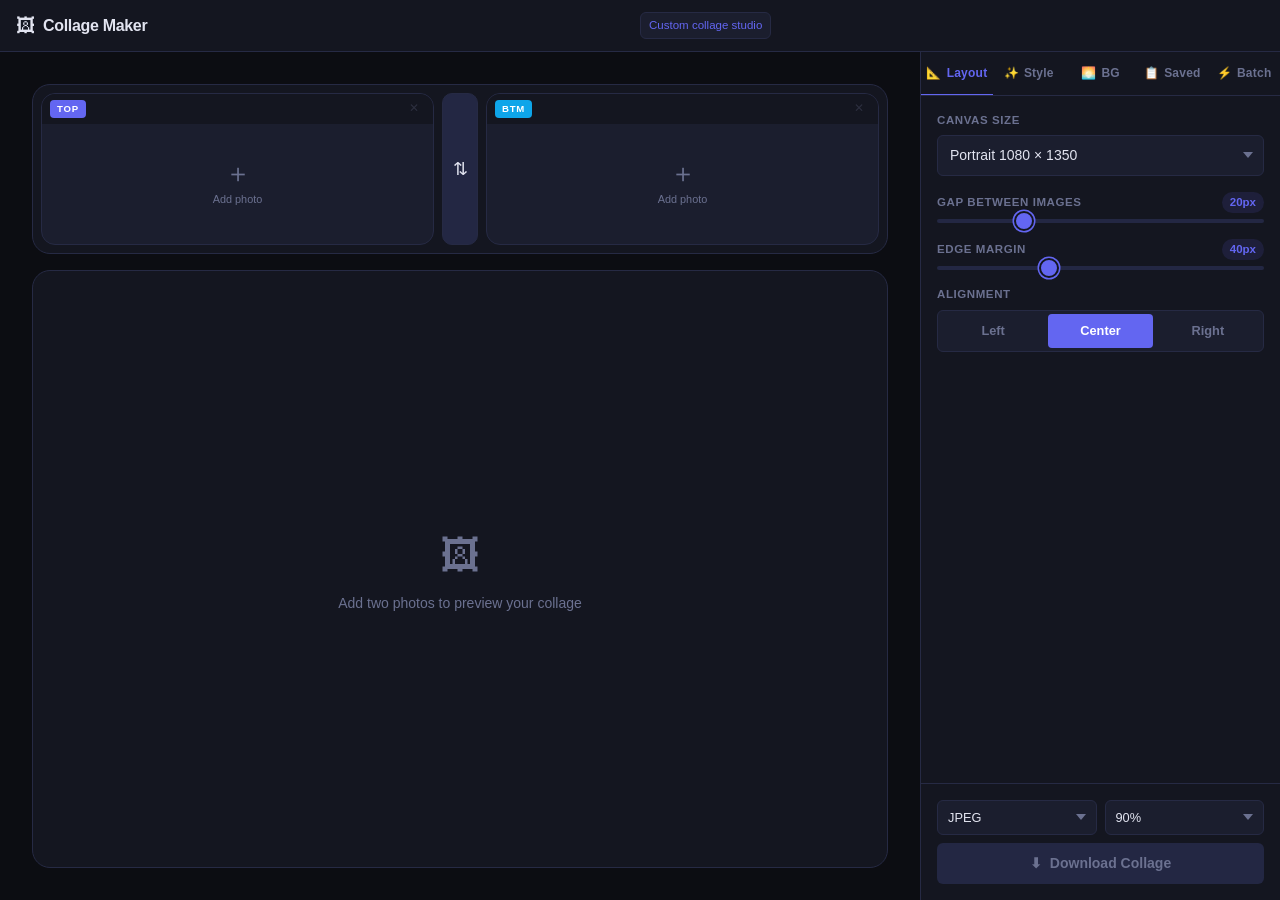
==== commit b794be5b: "Add batch mode and custom collage studio - Add cache-busted asset URLs in index.html to force latest" ====
--- a/index.html
+++ b/index.html
@@ -4,7 +4,7 @@
   <meta charset="UTF-8" />
   <meta name="viewport" content="width=device-width, initial-scale=1.0" />
   <title>Collage Maker</title>
-  <link rel="stylesheet" href="css/styles.css" />
+  <link rel="stylesheet" href="css/styles.css?v=20260714-2" />
 </head>
 <body>
 
@@ -16,6 +16,7 @@
       <span class="brand-icon" aria-hidden="true">🖼</span>
       <span class="brand-name">Collage Maker</span>
     </div>
+    <a class="header-link" href="custom.html">Custom collage studio</a>
     <span id="previewStatus" class="render-badge" aria-live="polite"></span>
   </header>
 
@@ -98,6 +99,10 @@
                 aria-controls="panel-tpl" data-tab="tpl">
           <span aria-hidden="true">📋</span><span>Saved</span>
         </button>
+        <button class="tab-btn" role="tab" aria-selected="false"
+                aria-controls="panel-batch" data-tab="batch">
+          <span aria-hidden="true">⚡</span><span>Batch</span>
+        </button>
       </nav>
 
       <!-- Scrollable tab panels -->
@@ -269,6 +274,24 @@
           </button>
 
         </div><!-- /panel-tpl -->
+
+        <!-- Batch panel -->
+        <div class="tab-panel" id="panel-batch" role="tabpanel" hidden>
+          <div class="ctrl-group">
+            <label for="batchInput" class="ctrl-label">Upload many photos</label>
+            <input id="batchInput" class="form-input" type="file" accept="image/jpeg,image/png,image/webp" multiple />
+            <p class="batch-help">Files are paired in order: 1+2, 3+4, 5+6...</p>
+          </div>
+
+          <div class="batch-actions">
+            <button class="btn btn--secondary" id="runBatchBtn">Process Pairs</button>
+            <button class="btn btn--ghost" id="clearBatchBtn">Clear</button>
+          </div>
+
+          <div id="batchStatus" class="batch-status" aria-live="polite"></div>
+          <div id="batchList" class="batch-list" role="list" aria-label="Batch output files"></div>
+          <button class="btn btn--primary btn--full" id="downloadAllBatchBtn" disabled>Download All</button>
+        </div><!-- /panel-batch -->
 
       </div><!-- /tab-panels -->
 
@@ -295,8 +318,8 @@
 
   </div><!-- /app-shell -->
 
-  <script src="js/collageRenderer.js"></script>
-  <script src="js/templateManager.js"></script>
-  <script src="js/app.js"></script>
+  <script src="js/collageRenderer.js?v=20260714-2"></script>
+  <script src="js/templateManager.js?v=20260714-2"></script>
+  <script src="js/app.js?v=20260714-2"></script>
 </body>
 </html>
--- a/css/styles.css
+++ b/css/styles.css
@@ -76,6 +76,16 @@
 .brand { display: flex; align-items: center; gap: var(--sp-sm); }
 .brand-icon { font-size: 1.2rem; line-height: 1; }
 .brand-name { font-size: 1rem; font-weight: 700; letter-spacing: -0.02em; }
+.header-link {
+  font-size: 0.72rem;
+  color: var(--c-accent);
+  text-decoration: none;
+  border: 1px solid var(--c-border);
+  background: var(--c-surface-2);
+  padding: 4px 8px;
+  border-radius: var(--r-sm);
+}
+.header-link:hover { border-color: var(--c-accent); color: var(--c-accent-h); }
 .render-badge { font-size: 0.72rem; font-weight: 600; color: var(--c-muted); }
 
 /* -- App Shell -------------------------------------------------- */
@@ -658,6 +668,51 @@
 .tpl-save { display: flex; gap: var(--sp-sm); }
 .tpl-save .form-input { flex: 1; }
 .tpl-save .btn { flex-shrink: 0; }
+
+/* -- Batch ------------------------------------------------------ */
+.batch-help {
+  font-size: 0.75rem;
+  color: var(--c-muted);
+}
+.batch-actions {
+  display: flex;
+  gap: var(--sp-sm);
+}
+.batch-status {
+  font-size: 0.78rem;
+  color: var(--c-muted);
+  min-height: 20px;
+}
+.batch-list {
+  display: flex;
+  flex-direction: column;
+  gap: var(--sp-xs);
+}
+.batch-row {
+  display: flex;
+  align-items: center;
+  justify-content: space-between;
+  gap: var(--sp-sm);
+  padding: 8px 10px;
+  border: 1px solid var(--c-border);
+  border-radius: var(--r-sm);
+  background: var(--c-surface-2);
+}
+.batch-row__name {
+  font-size: 0.78rem;
+  overflow: hidden;
+  white-space: nowrap;
+  text-overflow: ellipsis;
+}
+.batch-row__meta {
+  font-size: 0.68rem;
+  color: var(--c-muted);
+}
+.batch-row .btn {
+  min-height: 30px;
+  padding: 6px 10px;
+  font-size: 0.74rem;
+}
 
 /* -- Toasts ---------------------------------------------------- */
 .toast-container {
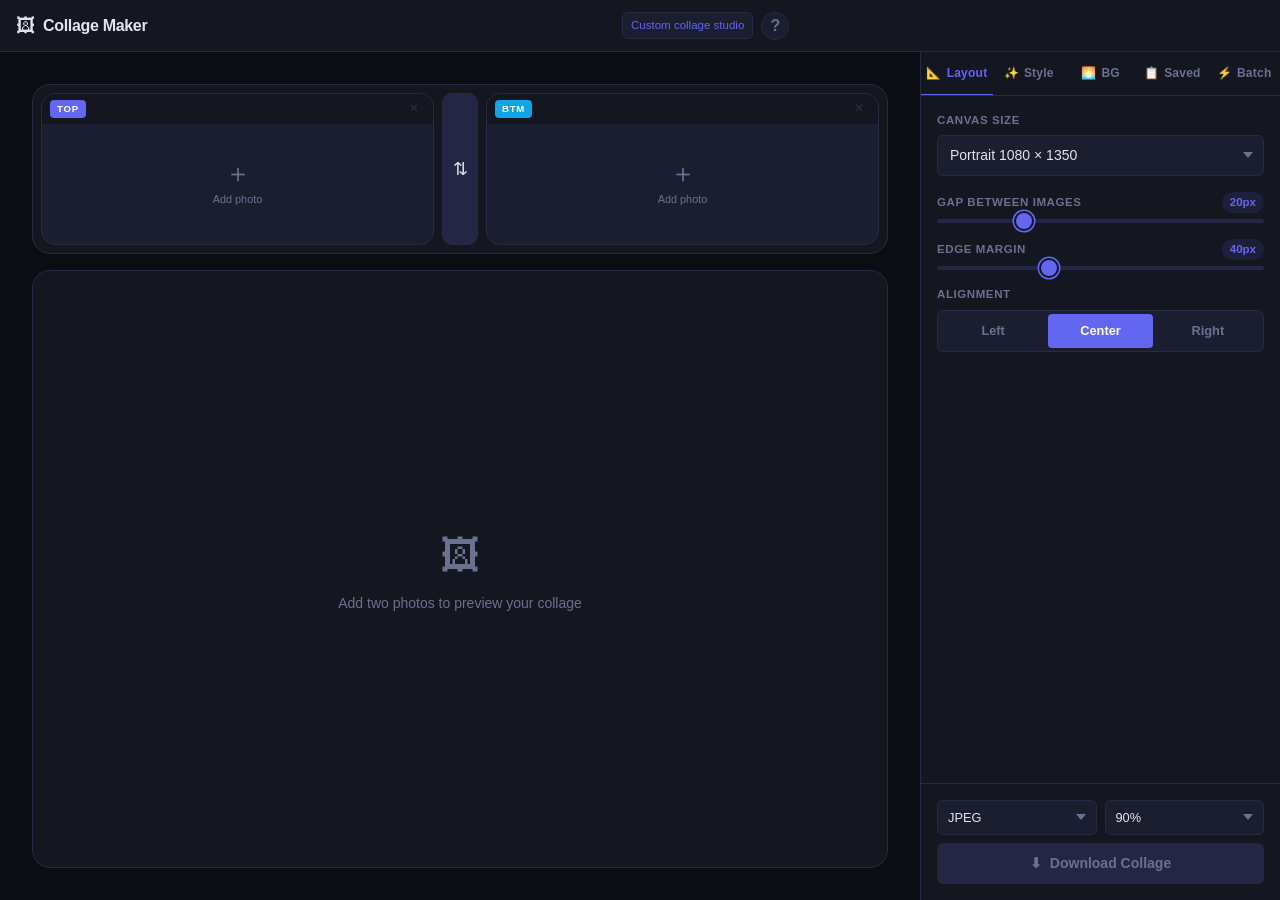
==== commit 2d187748: "Upgrade UX with offline support, shortcuts, and smarter defaults - Add web app manifest and service " ====
--- a/index.html
+++ b/index.html
@@ -3,8 +3,11 @@
 <head>
   <meta charset="UTF-8" />
   <meta name="viewport" content="width=device-width, initial-scale=1.0" />
+  <meta name="description" content="Fast, client-side collage maker with batch mode and custom studio." />
+  <meta name="theme-color" content="#141620" />
   <title>Collage Maker</title>
-  <link rel="stylesheet" href="css/styles.css?v=20260714-2" />
+  <link rel="manifest" href="manifest.webmanifest?v=20260714-1" />
+  <link rel="stylesheet" href="css/styles.css?v=20260714-3" />
 </head>
 <body>
 
@@ -16,7 +19,10 @@
       <span class="brand-icon" aria-hidden="true">🖼</span>
       <span class="brand-name">Collage Maker</span>
     </div>
-    <a class="header-link" href="custom.html">Custom collage studio</a>
+    <div class="header-actions">
+      <a class="header-link" href="custom.html">Custom collage studio</a>
+      <button class="header-help-btn" id="openHelpBtn" type="button" aria-haspopup="dialog" aria-controls="helpDialog">?</button>
+    </div>
     <span id="previewStatus" class="render-badge" aria-live="polite"></span>
   </header>
 
@@ -318,8 +324,24 @@
 
   </div><!-- /app-shell -->
 
-  <script src="js/collageRenderer.js?v=20260714-2"></script>
-  <script src="js/templateManager.js?v=20260714-2"></script>
-  <script src="js/app.js?v=20260714-2"></script>
+  <dialog id="helpDialog" class="help-dialog" aria-labelledby="helpTitle">
+    <form method="dialog" class="help-dialog__card">
+      <div class="help-dialog__head">
+        <h2 id="helpTitle">Shortcuts</h2>
+        <button type="submit" class="slot-clear" aria-label="Close help">✕</button>
+      </div>
+      <div class="help-dialog__body">
+        <p><kbd>1</kbd>-<kbd>5</kbd> Switch tabs</p>
+        <p><kbd>X</kbd> Swap images</p>
+        <p><kbd>U</kbd> Open uploader</p>
+        <p><kbd>Ctrl/Cmd</kbd> + <kbd>S</kbd> Download collage</p>
+        <p><kbd>?</kbd> Toggle this help</p>
+      </div>
+    </form>
+  </dialog>
+
+  <script src="js/collageRenderer.js?v=20260714-3"></script>
+  <script src="js/templateManager.js?v=20260714-3"></script>
+  <script src="js/app.js?v=20260714-3"></script>
 </body>
 </html>
--- a/css/styles.css
+++ b/css/styles.css
@@ -76,6 +76,11 @@
 .brand { display: flex; align-items: center; gap: var(--sp-sm); }
 .brand-icon { font-size: 1.2rem; line-height: 1; }
 .brand-name { font-size: 1rem; font-weight: 700; letter-spacing: -0.02em; }
+.header-actions {
+  display: flex;
+  align-items: center;
+  gap: var(--sp-sm);
+}
 .header-link {
   font-size: 0.72rem;
   color: var(--c-accent);
@@ -86,6 +91,17 @@
   border-radius: var(--r-sm);
 }
 .header-link:hover { border-color: var(--c-accent); color: var(--c-accent-h); }
+.header-help-btn {
+  width: 28px;
+  height: 28px;
+  border-radius: 999px;
+  border: 1px solid var(--c-border);
+  background: var(--c-surface-2);
+  color: var(--c-muted);
+  font-weight: 700;
+  cursor: pointer;
+}
+.header-help-btn:hover { border-color: var(--c-accent); color: var(--c-accent); }
 .render-badge { font-size: 0.72rem; font-weight: 600; color: var(--c-muted); }
 
 /* -- App Shell -------------------------------------------------- */
@@ -744,6 +760,54 @@
 .toast.fade-out { animation: toast-out 0.3s ease forwards; }
 @keyframes toast-in  { from{opacity:0;transform:translateY(8px)}to{opacity:1;transform:none} }
 @keyframes toast-out { to{opacity:0;transform:translateY(8px)} }
+
+/* -- Help dialog ------------------------------------------------ */
+.help-dialog {
+  border: none;
+  padding: 0;
+  background: transparent;
+}
+.help-dialog::backdrop {
+  background: rgba(0, 0, 0, 0.55);
+}
+.help-dialog__card {
+  min-width: min(92vw, 380px);
+  background: var(--c-surface);
+  color: var(--c-text);
+  border: 1px solid var(--c-border);
+  border-radius: var(--r-lg);
+  padding: var(--sp-md);
+}
+.help-dialog__head {
+  display: flex;
+  align-items: center;
+  justify-content: space-between;
+  margin-bottom: var(--sp-sm);
+}
+.help-dialog__head h2 {
+  font-size: 0.92rem;
+  letter-spacing: 0.02em;
+}
+.help-dialog__body {
+  display: flex;
+  flex-direction: column;
+  gap: 8px;
+  font-size: 0.82rem;
+}
+.help-dialog__body p {
+  display: flex;
+  align-items: center;
+  gap: 6px;
+}
+kbd {
+  font-family: inherit;
+  font-size: 0.75rem;
+  line-height: 1;
+  background: var(--c-surface-3);
+  border: 1px solid var(--c-border);
+  padding: 4px 6px;
+  border-radius: 6px;
+}
 
 /* -- Spinner --------------------------------------------------- */
 .spinner {
@@ -800,3 +864,13 @@
   .app-main { padding: var(--sp-xl); }
   .upload-strip { min-height: 170px; }
 }
+
+@media (max-width: 560px) {
+  .header-link {
+    font-size: 0.66rem;
+    padding: 3px 6px;
+  }
+  .render-badge {
+    display: none;
+  }
+}
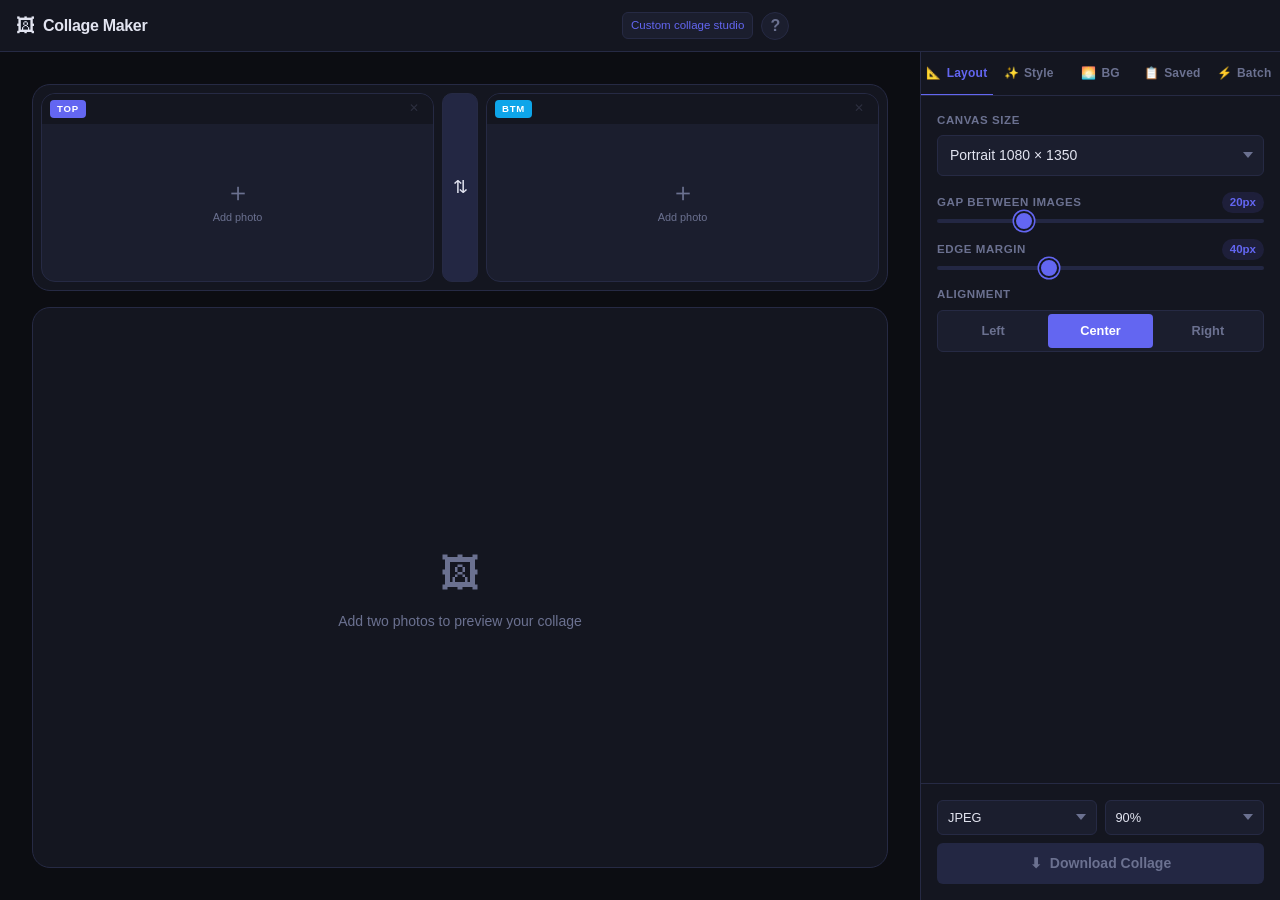
==== commit ac89cb7e: "Improve viewport fit and responsive resizing behavior - Rework main shell sizing to keep upload + pr" ====
--- a/index.html
+++ b/index.html
@@ -7,7 +7,7 @@
   <meta name="theme-color" content="#141620" />
   <title>Collage Maker</title>
   <link rel="manifest" href="manifest.webmanifest?v=20260714-1" />
-  <link rel="stylesheet" href="css/styles.css?v=20260714-3" />
+  <link rel="stylesheet" href="css/styles.css?v=20260714-4" />
 </head>
 <body>
 
--- a/css/styles.css
+++ b/css/styles.css
@@ -114,8 +114,8 @@
 
 /* -- App Main --------------------------------------------------- */
 .app-main {
-  display: flex;
-  flex-direction: column;
+  display: grid;
+  grid-template-rows: auto minmax(0, 1fr);
   gap: var(--sp-md);
   padding: var(--sp-md);
   flex: 1;
@@ -131,7 +131,7 @@
   border: 1.5px solid var(--c-border);
   border-radius: var(--r-xl);
   padding: var(--sp-sm);
-  min-height: 140px;
+  min-height: clamp(100px, 20vh, 170px);
   flex-shrink: 0;
   position: relative;
   transition: border-color var(--transition);
@@ -271,8 +271,8 @@
 
 /* -- Canvas Wrap ----------------------------------------------- */
 .canvas-wrap {
-  flex: 1;
-  min-height: 260px;
+  min-height: clamp(220px, 42vh, 720px);
+  height: 100%;
   background: var(--c-surface);
   border-radius: var(--r-xl);
   border: 1.5px solid var(--c-border);
@@ -833,12 +833,12 @@
   .app-main {
     flex: 1;
     min-width: 0;
-    overflow-y: auto;
+    overflow: hidden;
     padding: var(--sp-lg);
+    grid-template-rows: minmax(100px, 23vh) minmax(0, 1fr);
   }
   .canvas-wrap {
-    flex: 1;
-    min-height: 320px;
+    min-height: 0;
   }
   .app-sidebar {
     width: var(--sidebar-w);
@@ -866,6 +866,17 @@
 }
 
 @media (max-width: 560px) {
+  .app-header {
+    height: auto;
+    min-height: var(--header-h);
+    padding-top: 8px;
+    padding-bottom: 8px;
+    flex-wrap: wrap;
+    row-gap: 6px;
+  }
+  .header-actions {
+    margin-left: auto;
+  }
   .header-link {
     font-size: 0.66rem;
     padding: 3px 6px;
